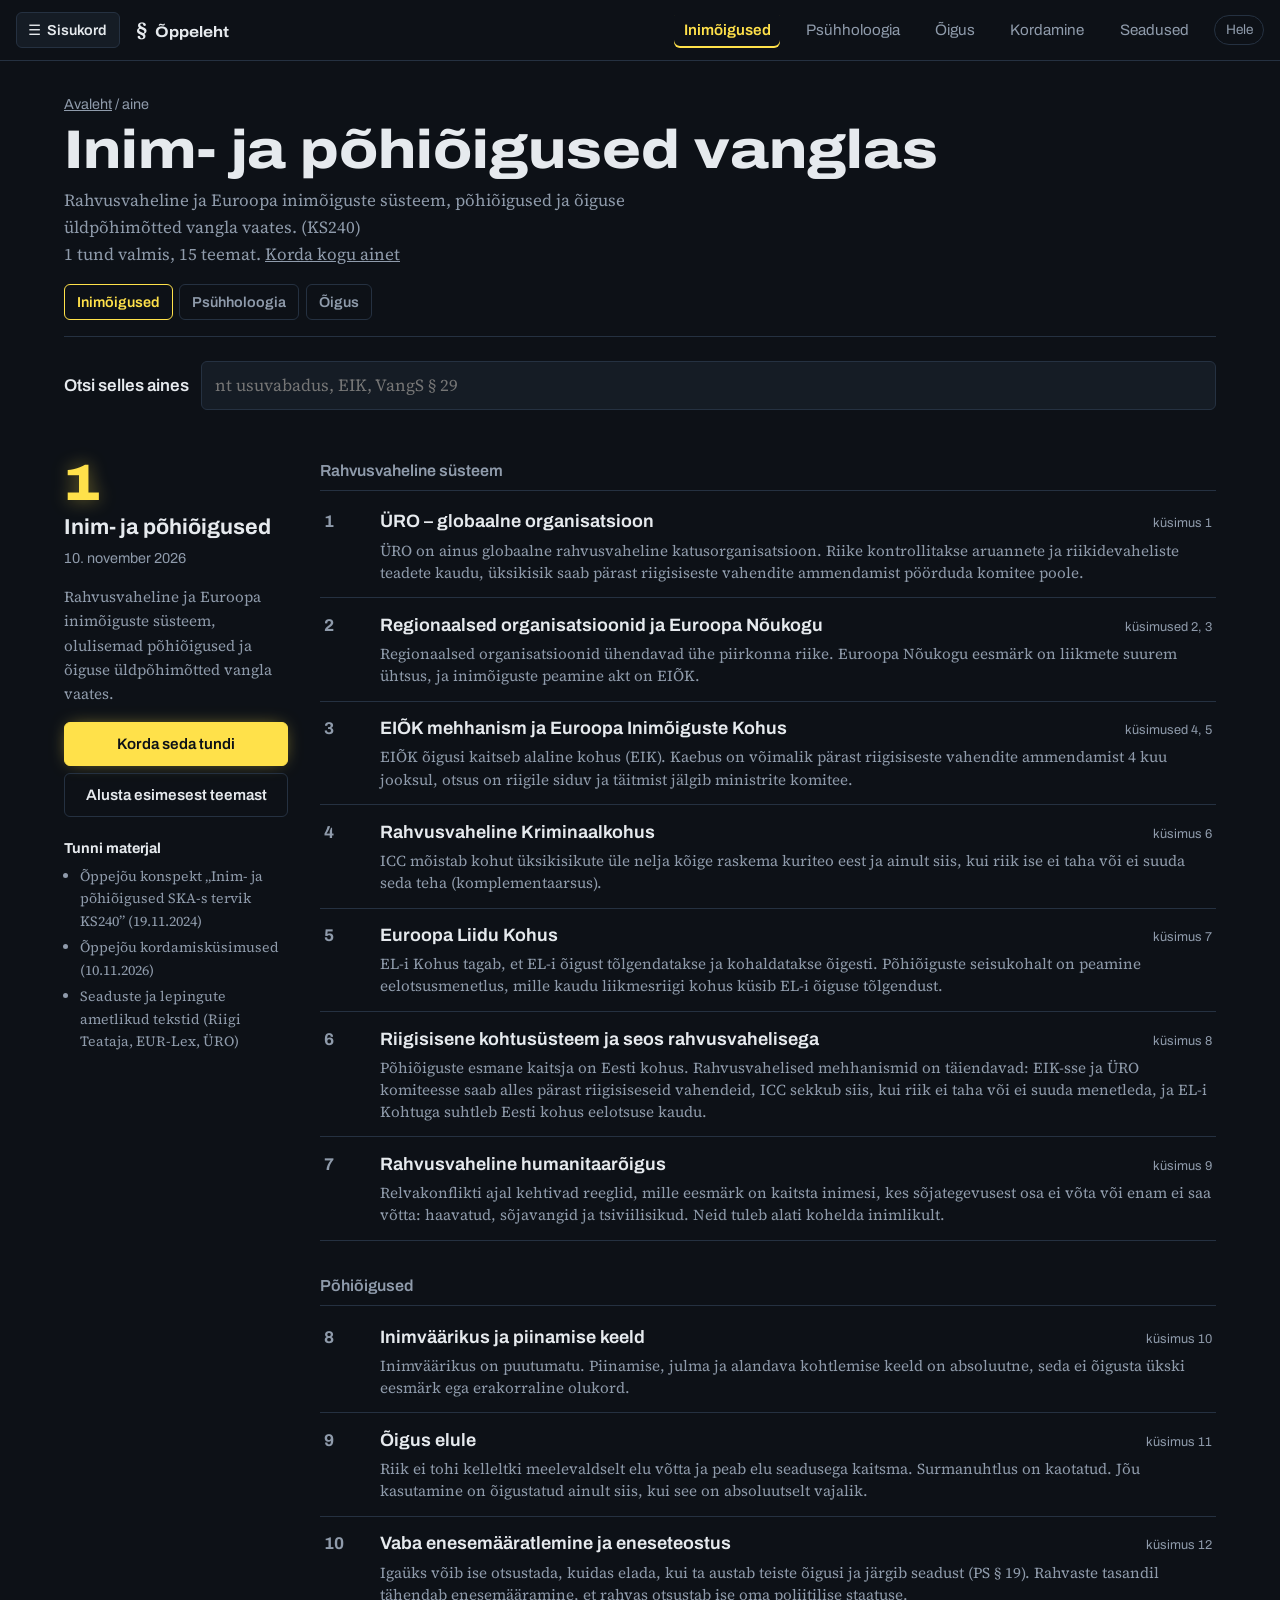
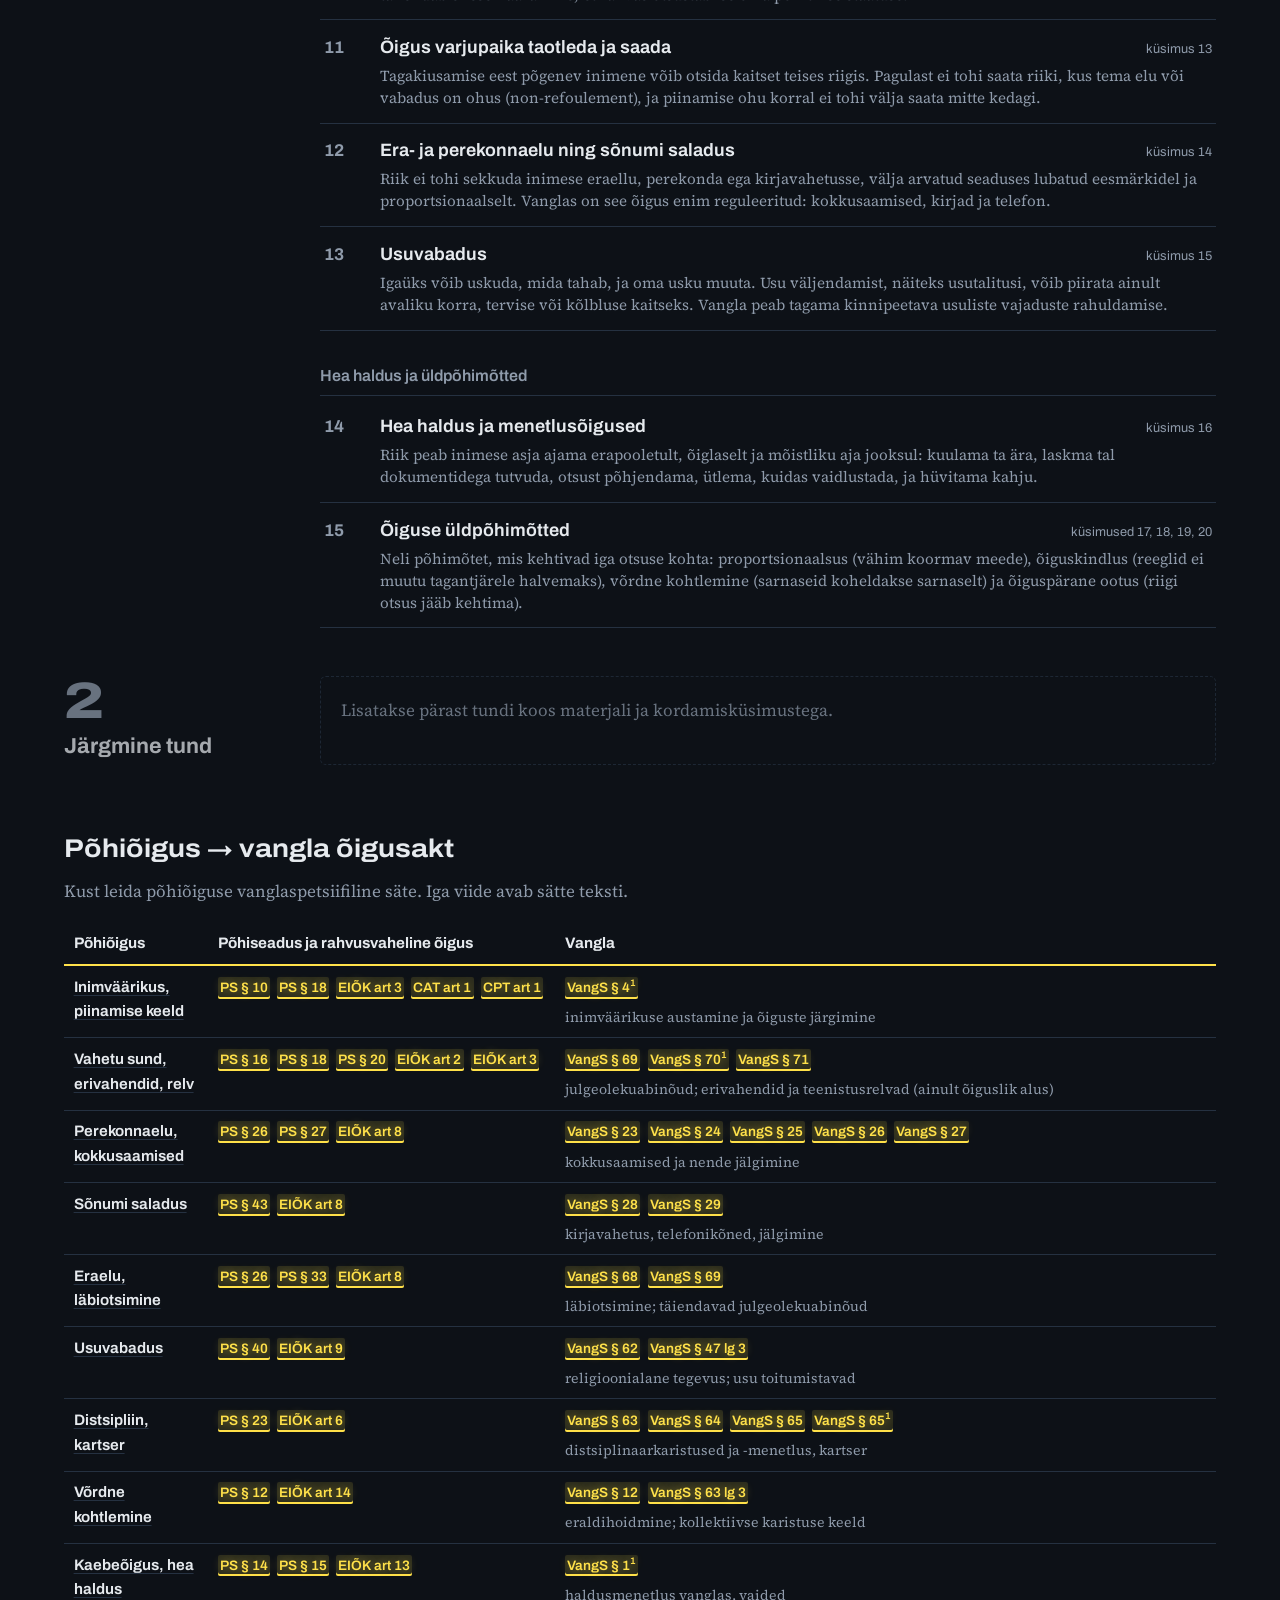
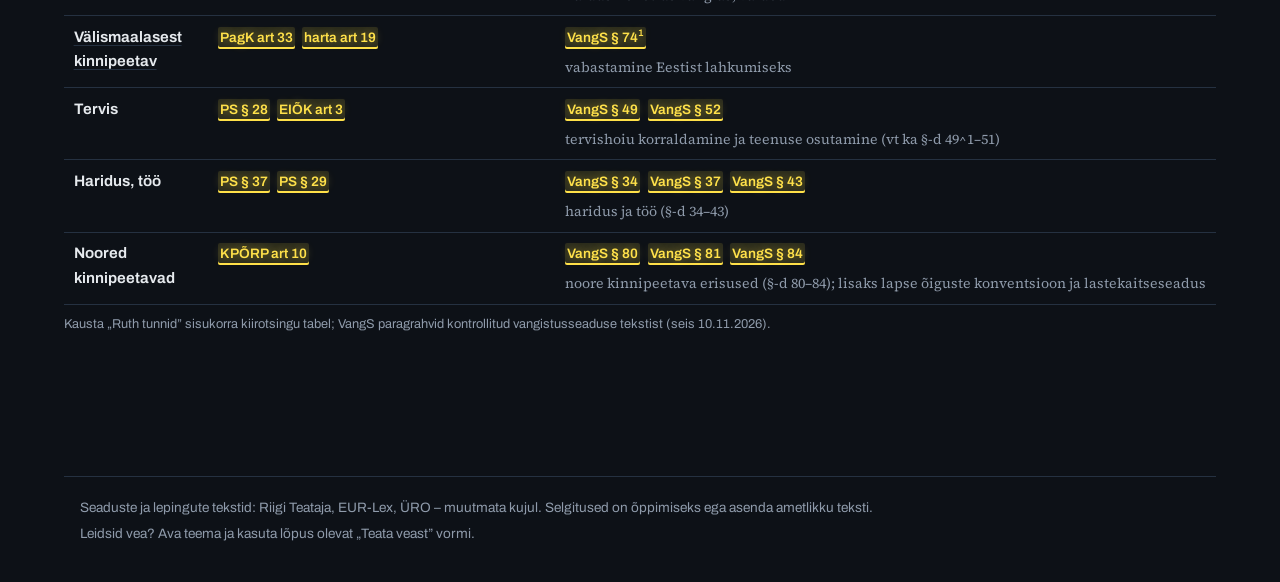
==== aine.html @ 7afbcc7e "Õiguse alused, tunnid 10–11 ümber: lihtne keel, sisu lehel, slaidide skeemid joonistena - Kõik 10 te" ====
<!doctype html>
<html lang="et">
<head>
<meta charset="utf-8">
<meta name="viewport" content="width=device-width, initial-scale=1">
<title>Aine – Õppeleht</title>
<link rel="preconnect" href="https://fonts.googleapis.com">
<link rel="preconnect" href="https://fonts.gstatic.com" crossorigin>
<link href="https://fonts.googleapis.com/css2?family=Archivo:wdth,wght@62..125,400..800&family=Source+Serif+4:opsz,wght@8..60,300..700&display=swap" rel="stylesheet">
<link rel="stylesheet" href="assets/stiil.css?v=20261111g">
<link rel="icon" href="data:image/svg+xml,%3Csvg xmlns='http://www.w3.org/2000/svg' viewBox='0 0 32 32'%3E%3Crect width='32' height='32' rx='6' fill='%23f2c230'/%3E%3Ctext x='16' y='24' font-size='22' text-anchor='middle' font-family='Georgia' fill='%231c2733'%3E§%3C/text%3E%3C/svg%3E">
</head>
<body>
<header class="ylariba" id="ylariba"></header>

<main id="leht"><p class="vahe tyhi" style="margin-top:2rem">Laen ainet…</p></main>

<footer class="jalus">
  <p>Seaduste ja lepingute tekstid: Riigi Teataja, EUR-Lex, ÜRO – muutmata kujul. Selgitused on õppimiseks ega asenda ametlikku teksti.</p>
  <p>Leidsid vea? Ava teema ja kasuta lõpus olevat „Teata veast” vormi.</p>
</footer>

<script src="assets/seadistus.js?v=20261111g"></script>
<script src="assets/app.js?v=20261111g"></script>
<script src="assets/skeemid.js?v=20261111g"></script>
<script>
(function () {
  const A = window.APP;
  const aineId = new URLSearchParams(location.search).get("id") || "inimoigused";
  A.kaivita({ leht: "aine", aine: aineId });
  const leht = document.getElementById("leht");
  const luhiKp = (s) => { const d = A.paevKp(s); return d ? { p: d.getDate(), k: d.toLocaleDateString("et-EE", { month: "short" }).replace(".", ""), np: d.toLocaleDateString("et-EE", { weekday: "short" }) } : null; };
  const pikkKp = (s) => { const d = A.paevKp(s); return d ? d.toLocaleDateString("et-EE", { day: "numeric", month: "numeric" }) : ""; };

  function ajakava(aine, tt, valmisArv) {
    const tana = A.tana().getTime();
    const aeg = (t) => { const d = A.paevKp(t.kuupaev); if (!d) return "tulemas"; const x = d.getTime(); return x < tana ? "toimunud" : x === tana ? "tana" : "tulemas"; };
    const kohtumised = tt.filter((t) => t.tyyp !== "eksam");
    const toimunud = kohtumised.filter((t) => aeg(t) !== "tulemas").length;
    const jarg = tt.find((t) => aeg(t) !== "toimunud");
    const rida = (t) => {
      const a = aeg(t), kp = luhiKp(t.kuupaev);
      const liik = t.tyyp === "seminar" ? "Seminar" : t.tyyp === "eksam" ? "Eksam" : "Loeng";
      const olek = a === "tana" ? "Täna" : a === "toimunud" ? "Toimunud" : "Tulemas";
      let sisu;
      if (t.olek === "valmis") sisu = `<a class="aj-link" href="#${t.id}">Ava tund · ${t.teemad.length} teemat</a><a class="aj-link teine" href="kordamine.html?tund=${t.id}">Korda</a>`;
      else if (t.tyyp === "seminar") sisu = `<span class="aj-koht">Õpilastööde arutelu lisatakse siia</span>`;
      else if (t.tyyp === "eksam") sisu = valmisArv ? `<a class="aj-link" href="kordamine.html?aine=${aine.id}">Korda kogu ainet</a>` : "";
      else sisu = `<span class="aj-koht">${a === "tulemas" ? "Teemad lisatakse enne tundi" : "Teemad lisamisel"}</span>`;
      const ala = (t.alateemad || []).length ? `<ul class="aj-ala">${t.alateemad.map((x) => `<li>${A.esc(x)}</li>`).join("")}</ul>` : "";
      const taht = (t.tahtajad || []).length ? `<ul class="aj-taht">${t.tahtajad.map((x) => `<li class="${A.onMoodas(x.kp) ? "moodas" : ""}"><b>${pikkKp(x.kp)}</b> ${A.esc(x.nimi)}</li>`).join("")}</ul>` : "";
      return `<li id="aj-${t.id}" class="aj-rida aj-${t.tyyp || "loeng"} aj-${a}${t.olek === "valmis" ? " aj-valmis" : ""}">
        <div class="aj-kp">${kp ? `<span class="aj-np">${kp.np}</span><b>${kp.p}</b><span>${kp.k}</span>` : ""}</div>
        <div class="aj-keha"><div class="aj-pea"><span class="aj-liik">${t.tyyp === "eksam" ? "" : t.nr + ". "}${liik}${t.vorm ? " · " + A.esc(t.vorm) : ""}</span><span class="aj-olek">${olek}</span></div>
          <h3>${A.esc(t.pealkiri)}</h3>${ala}<div class="aj-sisu">${sisu}</div>${taht}</div></li>`;
    };
    const grupid = (aine.valjundid || [""]).map((v, i) => {
      const read = tt.filter((t) => (t.valjund || 1) === i + 1 && t.tyyp !== "eksam");
      return read.length ? `<section class="aj-grupp"><h3 class="aj-grupp-p"><span>${i + 1}. väljund</span>${A.esc(v)}</h3><ol class="aj-loend">${read.map(rida).join("")}</ol></section>` : "";
    }).join("");
    const eksam = tt.filter((t) => t.tyyp === "eksam");
    return `<section class="ajakava" aria-labelledby="aj-p">
      <div class="aj-ylemine"><h2 id="aj-p">Ajakava</h2>
        <p class="aj-edenemine"><span class="aj-riba" aria-hidden="true"><i style="width:${Math.round(100 * toimunud / Math.max(1, kohtumised.length))}%"></i></span>
          ${toimunud} / ${kohtumised.length} kohtumist toimunud${jarg ? ` · ${aeg(jarg) === "tana" ? "täna" : "järgmine"}: <a href="#aj-${jarg.id}">${pikkKp(jarg.kuupaev)} ${A.esc(jarg.pealkiri)}</a>` : ""}</p>
        <p class="aj-legend"><span class="aj-l aj-l-loeng">Loeng</span><span class="aj-l aj-l-seminar">Seminar</span><span class="aj-l aj-l-valmis">Teemad lehel olemas</span></p></div>
      ${grupid}
      ${eksam.length ? `<ol class="aj-loend aj-eksam-loend">${eksam.map(rida).join("")}</ol>` : ""}</section>`;
  }
  const kuup = (s) => s ? new Date(s + "T12:00:00").toLocaleDateString("et-EE", { day: "numeric", month: "long", year: "numeric" }) : "";

  A.andmed().then(({ tunnid }) => {
    const aine = tunnid.ained.find((a) => a.id === aineId);
    if (!aine) { leht.innerHTML = `<div class="vahe" style="padding-top:2rem"><h1>Ainet ei leitud</h1><p><a href="index.html">Tagasi avalehele</a></p></div>`; return; }
    document.title = `${aine.nimi} – Õppeleht`;
    const aineTunnid = tunnid.tunnid.filter((t) => t.aine === aineId);
    const valmis = aineTunnid.filter((t) => t.olek === "valmis");
    const tabs = tunnid.ained.map((a) => `<a href="aine.html?id=${a.id}"${a.id === aineId ? ' aria-current="page"' : ""}>${A.esc(a.lyhend)}</a>`).join("");

    return A.koikTeemadT().then((teemad) => {
      const kaart = {}; teemad.forEach((t) => (kaart[t.id] = t));
      const tunnidHtml = aineTunnid.filter((t) => !aine.ajakava || t.olek === "valmis").map((t) => {
        if (t.olek !== "valmis") {
          return `<section class="tund tulemas" aria-label="Tund ${t.nr}"><div class="tund-info"><div class="nr">${t.nr}</div><h2>${A.esc(t.pealkiri)}</h2></div>
            <div class="tund-sisu">${A.esc(t.kirjeldus)}</div></section>`;
        }
        const plokid = t.plokid.map((p) => `<div class="plokk"><h3>${A.esc(p.pealkiri)}</h3><ul class="teemad">${
          p.teemad.map((id) => {
            const tm = kaart[id]; if (!tm) return "";
            const otsitav = [tm.pealkiri, tm.lyhidalt, JSON.stringify(tm.osad)].join(" ").toLowerCase();
            const k = !tm.kysimused.length ? "" : tm.kysimused.length > 1 ? `küsimused ${tm.kysimused.join(", ")}` : `küsimus ${tm.kysimused[0]}`;
            return `<li data-otsi="${A.esc(otsitav)}"><a href="teema.html?id=${tm.id}">
              <span class="t-nr">${tm.jrk}</span><span class="t-pealkiri">${A.esc(tm.pealkiri)}</span><span class="t-k">${k}</span>
              <span class="t-lyhidalt">${A.esc(tm.lyhidalt)}</span></a></li>`;
          }).join("")}</ul></div>`).join("");
        return `<section class="tund" aria-labelledby="tund-${t.id}">
          <div class="tund-info" id="${t.id}"><div class="nr">${t.nr}</div><h2 id="tund-${t.id}">${A.esc(t.pealkiri)}</h2>
            <div class="kp">${kuup(t.kuupaev)}</div><p>${A.esc(t.kirjeldus)}</p>
            <div class="nupud"><a class="nupp" href="kordamine.html?tund=${t.id}">Korda seda tundi</a>
            <a class="nupp teine" href="teema.html?id=${t.teemad[0].id}">Alusta esimesest teemast</a></div>
            ${t.materjal && t.materjal.length ? `<div class="materjal"><h3>Tunni materjal</h3><ul>${t.materjal.map((m) => `<li>${A.esc(m)}</li>`).join("")}</ul></div>` : ""}</div>
          <div class="tund-sisu">${plokid}<p class="tyhi peidetud" data-tyhi>Selle otsinguga teemasid ei leitud.</p></div></section>`;
      }).join("");

      const teemadeArv = valmis.reduce((n, t) => n + t.teemad.length, 0);
      const ajajoon = aine.ajakava ? ajakava(aine, aineTunnid, valmis.length) : "";
      leht.innerHTML = `
        <header class="aine-pais">
          <div class="murupuru"><a href="index.html">Avaleht</a> / aine</div>
          <h1>${A.esc(aine.nimi)}</h1>
          <p>${A.esc(aine.kirjeldus)}${aine.kood ? ` (${A.esc(aine.kood)})` : ""}</p>
          <p class="seis">${valmis.length} ${valmis.length === 1 ? "tund" : "tundi"} valmis, ${teemadeArv} teemat.
            ${valmis.length ? `<a href="kordamine.html?aine=${aine.id}">Korda kogu ainet</a>` : ""}</p>
          <nav class="ainetabs" aria-label="Ained">${tabs}</nav>
        </header>
        ${valmis.length ? `<div class="otsing"><label for="otsi">Otsi selles aines</label>
          <input id="otsi" type="search" placeholder="nt usuvabadus, EIK, VangS § 29" autocomplete="off"></div>` : ""}
        ${ajajoon}
        ${aine.ajakava && valmis.length ? `<h2 class="jaotis-pealkiri" id="valmis-tunnid">Valmis tunnid</h2>` : ""}
        <div id="tunnid">${tunnidHtml}</div>
        ${!valmis.length && !aine.ajakava ? `<div class="tyhi-paneel">Selle aine tunde veel ei ole. Need lisatakse pärast tundi koos materjali ja kordamisküsimustega.</div>` : ""}
        ${aine.kiirotsing ? `<section class="kiirotsing" aria-labelledby="kiir-pealk"><h2 id="kiir-pealk">Põhiõigus → vangla õigusakt</h2>
          <p id="kiir-kirjeldus"></p><div id="kiirotsing"></div></section>` : ""}`;

      const otsi = document.getElementById("otsi");
      if (otsi) otsi.addEventListener("input", (e) => {
        const q = e.target.value.trim().toLowerCase().replace(/\s+/g, " ");
        document.querySelectorAll(".tund:not(.tulemas)").forEach((tund) => {
          let n = 0;
          tund.querySelectorAll("li[data-otsi]").forEach((li) => { const ok = !q || li.dataset.otsi.includes(q); li.classList.toggle("peidetud", !ok); if (ok) n++; });
          tund.querySelectorAll(".plokk").forEach((p) => p.classList.toggle("peidetud", !p.querySelector("li:not(.peidetud)")));
          const tyhi = tund.querySelector("[data-tyhi]"); if (tyhi) tyhi.classList.toggle("peidetud", n > 0);
        });
      });

      if (aine.kiirotsing) return A.lae("data/kiirotsing.json").then((k) => {
        document.getElementById("kiir-kirjeldus").textContent = k.kirjeldus;
        const rida = (r) => `<tr><th scope="row">${r.teema_id ? `<a href="teema.html?id=${r.teema_id}">${A.esc(r.teema)}</a>` : A.esc(r.teema)}</th>
          <td data-veerg="Põhiseadus ja rahvusvaheline õigus">${r.pohiseadus.map((x) => A.refNupp(x)).join(" ")}</td>
          <td data-veerg="Vangla">${r.vangla.map((x) => A.refNupp(x)).join(" ")}<span class="kiir-selg">${A.esc(r.vangla_tekst)}</span></td></tr>`;
        document.getElementById("kiirotsing").innerHTML = `<table class="s-vordlus kiir-tabel"><thead><tr><th scope="col">Põhiõigus</th><th scope="col">Põhiseadus ja rahvusvaheline õigus</th><th scope="col">Vangla</th></tr></thead><tbody>${k.read.map(rida).join("")}</tbody></table>
          <p class="kiir-allikas">${A.esc(k.allikas)}</p>`;
      });
    });
  }).catch((e) => A.viga(leht, e));
})();
</script>
</body>
</html>
---- assets/stiil.css ----
/* Turvalisus vanglas – õppeleht
   Värvid: igal toonil üks tähendus.
   marker = seaduseviide, vask = termin, rooste = tüüpviga. */

/* Vaikimisi TUME teema neoonaktsentidega; hele teema lülitiga (data-theme="light"). */
:root {
  --paber: #0d1117;
  --pind: #151c25;
  --tint: #e6eaee;
  --mahe: #8f9bab;
  --joon: #253141;
  --marker: #ffe14a;              /* neoonkollane – AINULT seaduseviited, võtmelaused */
  --marker-hele: rgba(255, 225, 74, .12);
  --vask: #2ef5d6;                /* neoontsüaan – AINULT terminid, õige vastus, vastused */
  --vask-hele: rgba(46, 245, 214, .10);
  --rooste: #ff4fa0;              /* neoonroosa – AINULT tüüpvead, vale vastus, erinevused */
  --rooste-hele: rgba(255, 79, 160, .10);
  --lilla: #b388ff;               /* neoonlilla – AINULT päris näited */
  --lilla-hele: rgba(179, 136, 255, .12);
  --fookus: #7fb0ff;
  --hoog: 1;                      /* sära tugevus (0 = väljas) */

  --kiri-pealkiri: "Archivo", "Arial Narrow", system-ui, sans-serif;
  --kiri-tekst: "Source Serif 4", Georgia, "Times New Roman", serif;

  --veerg: 42rem;
  --raadius: 6px;
  color-scheme: dark;
}
:root[data-theme="light"] {
  --paber: #ecEEea;
  --pind: #f7f8f5;
  --tint: #1c2733;
  --mahe: #56616e;
  --joon: #cdd2cc;
  --marker: #f2c230;
  --marker-hele: #fbe9a6;
  --vask: #2f6f6a;
  --vask-hele: #d7e7e4;
  --rooste: #a8432c;
  --rooste-hele: #f3ded7;
  --lilla: #6b3fd1;
  --lilla-hele: #ebe3fb;
  --fookus: #1f5fbf;
  --hoog: 0;
  color-scheme: light;
}

*, *::before, *::after { box-sizing: border-box; }
html { -webkit-text-size-adjust: 100%; }
body {
  margin: 0;
  background: var(--paber);
  color: var(--tint);
  font-family: var(--kiri-tekst);
  font-size: 1.0625rem;
  line-height: 1.6;
  overflow-x: hidden;
}
a { color: inherit; }
:focus-visible { outline: 3px solid var(--fookus); outline-offset: 2px; border-radius: 3px; }
button { font: inherit; color: inherit; }
sup { font-size: .7em; line-height: 0; }

/* ---------- päis ---------- */
.ylariba {
  display: flex; align-items: center; justify-content: space-between; gap: 1rem;
  padding: .75rem 1rem;
  border-bottom: 1px solid var(--joon);
  font-family: var(--kiri-pealkiri);
  font-size: .95rem;
}
.ylariba .logo {
  display: inline-flex; align-items: baseline; gap: .5rem;
  text-decoration: none; font-weight: 700; font-stretch: 112%;
}
.ylariba .logo b { font-family: var(--kiri-tekst); font-size: 1.35rem; color: var(--tint); }
.ylariba nav { display: flex; gap: 1rem; align-items: center; }
.ylariba nav a { text-decoration: none; color: var(--mahe); }
.ylariba nav a[aria-current="page"] { color: var(--tint); font-weight: 600; box-shadow: inset 0 -3px 0 var(--marker); }
.teemanupp {
  border: 1px solid var(--joon); background: transparent; border-radius: 999px;
  padding: .2rem .65rem; cursor: pointer; color: var(--mahe); font-family: var(--kiri-pealkiri); font-size: .85rem;
}

main { padding: 0 1rem 4rem; }
.vahe { max-width: 72rem; margin: 0 auto; }

/* ---------- avaleht ---------- */
.kangelane {
  display: grid; grid-template-columns: auto 1fr; gap: 0 1.5rem; align-items: end;
  max-width: 72rem; margin: 0 auto; padding: 3rem 0 2rem;
  border-bottom: 2px solid var(--tint);
}
.kangelane .para {
  font-family: var(--kiri-tekst); font-weight: 300;
  font-size: clamp(6rem, 18vw, 13rem); line-height: .78; color: var(--tint);
  position: relative; padding: 0 .1em;
  background: linear-gradient(transparent 58%, var(--marker) 58%, var(--marker) 88%, transparent 88%);
}
.kangelane h1 {
  font-family: var(--kiri-pealkiri); font-stretch: 118%; font-weight: 800;
  font-size: clamp(2.2rem, 6vw, 4.2rem); line-height: .95; margin: 0 0 .75rem; letter-spacing: -.01em;
}
.kangelane p { margin: 0; max-width: 38rem; color: var(--mahe); }
.kangelane .seis { margin-top: .75rem; font-family: var(--kiri-pealkiri); font-size: .85rem; }

.otsing { max-width: 72rem; margin: 1.5rem auto 0; display: flex; gap: .75rem; align-items: center; flex-wrap: wrap; }
.otsing label { font-family: var(--kiri-pealkiri); font-weight: 600; }
.otsing input {
  flex: 1 1 18rem; min-width: 0;
  font: inherit; padding: .6rem .8rem; border: 1px solid var(--joon); border-radius: var(--raadius);
  background: var(--pind); color: var(--tint);
}

.tund { max-width: 72rem; margin: 3rem auto 0; display: grid; grid-template-columns: 14rem 1fr; gap: 2rem; }
.tund-info { position: relative; }
.tund-info .nr { font-family: var(--kiri-pealkiri); font-stretch: 125%; font-weight: 800; font-size: 3.2rem; line-height: 1; }
.tund-info h2 { font-family: var(--kiri-pealkiri); font-size: 1.35rem; line-height: 1.15; margin: .4rem 0; }
.tund-info .kp { font-family: var(--kiri-pealkiri); color: var(--mahe); font-size: .9rem; }
.tund-info p { font-size: .95rem; color: var(--mahe); }
.tund-info .nupud { display: flex; flex-direction: column; gap: .4rem; margin-top: 1rem; }
.tund.tulemas { opacity: .7; }
.tund.tulemas .tund-sisu { border: 1px dashed var(--joon); border-radius: var(--raadius); padding: 1.25rem; color: var(--mahe); }

.plokk h3 {
  font-family: var(--kiri-pealkiri); font-weight: 600; font-size: 1rem; color: var(--mahe);
  margin: 0 0 .25rem; padding-bottom: .4rem; border-bottom: 1px solid var(--joon);
}
.plokk + .plokk { margin-top: 2rem; }
.teemad { list-style: none; margin: 0; padding: 0; }
.teemad li a {
  display: grid; grid-template-columns: 2.5rem 1fr auto; gap: .25rem 1rem; align-items: baseline;
  text-decoration: none; padding: .85rem .25rem; border-bottom: 1px solid var(--joon);
}
.teemad li a:hover .t-pealkiri { box-shadow: inset 0 -.4em 0 var(--marker-hele); }
.t-nr { font-family: var(--kiri-pealkiri); font-weight: 700; color: var(--mahe); }
.t-pealkiri { font-family: var(--kiri-pealkiri); font-weight: 650; font-size: 1.12rem; line-height: 1.25; }
.t-lyhidalt { grid-column: 2 / 4; color: var(--mahe); font-size: .95rem; line-height: 1.45; }
.t-k { font-family: var(--kiri-pealkiri); font-size: .8rem; color: var(--mahe); white-space: nowrap; }
.peidetud { display: none !important; }
.tyhi { color: var(--mahe); font-style: italic; }

.meetod, .sonastik { max-width: 72rem; margin: 4rem auto 0; }
.meetod > h2, .sonastik > h2 { font-family: var(--kiri-pealkiri); font-stretch: 112%; font-size: 1.6rem; margin: 0 0 .5rem; }
.meetod > p, .sonastik > p { color: var(--mahe); max-width: var(--veerg); margin-top: 0; }
.sonastik dl { display: grid; grid-template-columns: repeat(auto-fill, minmax(16rem, 1fr)); gap: 1rem 2rem; margin: 1rem 0 0; }
.sonastik dt { font-family: var(--kiri-pealkiri); font-weight: 650; }
.sonastik dd { margin: .2rem 0 0; color: var(--mahe); font-size: .95rem; }

/* ---------- nupud ---------- */
.nupp {
  display: inline-flex; align-items: center; justify-content: center; gap: .4rem;
  font-family: var(--kiri-pealkiri); font-weight: 600; font-size: .95rem;
  padding: .55rem .95rem; border-radius: var(--raadius); border: 1.5px solid var(--tint);
  background: var(--tint); color: var(--paber); text-decoration: none; cursor: pointer;
}
.nupp.teine { background: transparent; color: var(--tint); }
.nupp:disabled { opacity: .5; cursor: not-allowed; }

/* ---------- viited ja terminid ---------- */
.ref {
  font: inherit; font-family: var(--kiri-pealkiri); font-size: .9em; font-weight: 600;
  background: linear-gradient(transparent 52%, var(--marker) 52%, var(--marker) 92%, transparent 92%);
  border: 0; padding: 0 .15em; margin: 0; cursor: pointer; color: var(--tint);
  white-space: nowrap; border-radius: 2px;
}
.ref:hover, .ref[aria-expanded="true"] { background: var(--marker); }
.term {
  font: inherit; background: none; border: 0; padding: 0; margin: 0; cursor: pointer; color: inherit;
  text-decoration: underline dotted var(--vask) 2px; text-underline-offset: .22em;
}
.term:hover, .term[aria-expanded="true"] { background: var(--vask-hele); }

/* ---------- hüpikaken (sätte lipik) ---------- */
.lipik {
  position: fixed; z-index: 70; width: min(34rem, calc(100vw - 2rem));
  max-height: min(70vh, 34rem); overflow: auto;
  background: var(--pind); color: var(--tint);
  border: 1px solid var(--joon); border-top: 6px solid var(--marker);
  border-radius: var(--raadius);
  box-shadow: 0 18px 40px -12px rgba(15, 25, 35, .35);
  padding: 1rem 1.15rem 1.1rem;
}
.lipik.termin { border-top-color: var(--vask); }
.lipik[hidden] { display: none; }
.lipik .l-pais { display: flex; justify-content: space-between; gap: 1rem; align-items: start; }
.lipik .l-viide { font-family: var(--kiri-pealkiri); font-weight: 800; font-size: 1.2rem; font-stretch: 110%; }
.lipik .l-akt { font-family: var(--kiri-pealkiri); font-size: .85rem; color: var(--mahe); margin-top: .1rem; }
.lipik .sulge { border: 0; background: transparent; font-size: 1.5rem; line-height: 1; cursor: pointer; padding: .1rem .35rem; color: var(--mahe); }
.lipik .l-tekst { margin-top: .75rem; font-size: 1rem; line-height: 1.55; }
.lipik .l-tekst p { margin: 0 0 .45rem; }
.lipik .l-tekst p.esile { background: var(--marker-hele); box-shadow: -.5rem 0 0 var(--marker-hele), .5rem 0 0 var(--marker-hele); border-left: 3px solid var(--marker); margin-left: -.5rem; padding-left: .35rem; }
.lipik .l-tekst p.pealk { font-family: var(--kiri-pealkiri); font-weight: 650; }
.lipik .muudatus { display: block; font-family: var(--kiri-pealkiri); font-size: .75rem; color: var(--mahe); }
.lipik .l-meta { margin-top: .8rem; padding-top: .6rem; border-top: 1px solid var(--joon); font-family: var(--kiri-pealkiri); font-size: .8rem; color: var(--mahe); display: grid; gap: .2rem; }
.lipik .silt { display: inline-block; background: var(--rooste-hele); color: var(--rooste); border-radius: 3px; padding: 0 .35rem; font-weight: 600; }
.lipik .l-term { font-family: var(--kiri-pealkiri); font-weight: 800; font-size: 1.2rem; }
.lipik .l-allikas { font-family: var(--kiri-pealkiri); font-size: .8rem; color: var(--mahe); margin-top: .5rem; }

@media (max-width: 640px) {
  .lipik { left: 0 !important; right: 0; bottom: 0; top: auto !important; width: 100%; max-height: 72vh; border-radius: 12px 12px 0 0; }
}

/* ---------- teema leht ---------- */
.teema-pais { max-width: 72rem; margin: 0 auto; padding: 2rem 0 1.5rem; border-bottom: 2px solid var(--tint); }
.murupuru { font-family: var(--kiri-pealkiri); font-size: .9rem; color: var(--mahe); }
.murupuru a { color: var(--mahe); }
.teema-pais h1 { font-family: var(--kiri-pealkiri); font-stretch: 115%; font-weight: 800; font-size: clamp(1.9rem, 5vw, 3.2rem); line-height: 1.02; margin: .6rem 0 .8rem; }
.teema-pais .lyhidalt { font-size: 1.15rem; max-width: var(--veerg); margin: 0; }
.teema-pais .kys { margin-top: 1rem; font-family: var(--kiri-pealkiri); font-size: .9rem; color: var(--mahe); }

.teema-keha { max-width: 72rem; margin: 0 auto; display: grid; grid-template-columns: 13rem minmax(0, 1fr); gap: 3rem; padding-top: 2rem; }
.osad-menyy { position: sticky; top: 1rem; align-self: start; font-family: var(--kiri-pealkiri); font-size: .92rem; }
.osad-menyy ol { list-style: none; margin: 0; padding: 0; border-left: 2px solid var(--joon); }
.osad-menyy a { display: block; padding: .35rem .75rem; text-decoration: none; color: var(--mahe); margin-left: -2px; border-left: 2px solid transparent; }
.osad-menyy a.aktiivne { color: var(--tint); border-left-color: var(--tint); font-weight: 650; }
.sisu { min-width: 0; max-width: var(--veerg); }
.osa { scroll-margin-top: 1rem; padding-bottom: 2.25rem; }
.osa > h2 { display: flex; gap: .75rem; align-items: baseline; font-family: var(--kiri-pealkiri); font-size: 1.45rem; font-stretch: 108%; margin: 0 0 .75rem; }
.osa > h2 .onr { font-stretch: 125%; font-weight: 800; color: var(--mahe); min-width: 1.4rem; }
.sisu p { margin: 0 0 .9rem; }
.sisu ul { padding-left: 1.2rem; margin: 0 0 1rem; }
.sisu li { margin-bottom: .45rem; }
.tsitaat { margin: 1rem 0; padding: .6rem 0 .6rem 1rem; border-left: 4px solid var(--marker); font-style: italic; }
.tsitaat cite { display: block; font-style: normal; font-family: var(--kiri-pealkiri); font-size: .85rem; color: var(--mahe); margin-top: .3rem; }

.alused { display: grid; gap: 0; margin: 0; }
.alus-rida { display: grid; grid-template-columns: 9rem 1fr; gap: .25rem 1rem; padding: .7rem 0; border-top: 1px solid var(--joon); }
.alus-rida:last-child { border-bottom: 1px solid var(--joon); }
.alus-tase { font-family: var(--kiri-pealkiri); font-weight: 650; font-size: .92rem; }
.alus-viited { display: flex; flex-wrap: wrap; gap: .35rem .6rem; }
.alus-tekst { grid-column: 2; color: var(--mahe); font-size: .95rem; }

.naide { margin-top: 1rem; border: 1px solid var(--joon); border-radius: var(--raadius); background: var(--pind); }
.naide > div { padding: .9rem 1rem; }
.naide .olukord { border-bottom: 1px dashed var(--joon); }
.naide h3 { font-family: var(--kiri-pealkiri); font-size: .95rem; margin: 0 0 .3rem; }
.naide p { margin: 0; }

.tyypviga ul { list-style: none; padding: 0; }
.tyypviga li { position: relative; padding: .55rem .75rem .55rem 2.2rem; background: var(--rooste-hele); border-radius: var(--raadius); margin-bottom: .5rem; }
.tyypviga li::before { content: "✕"; position: absolute; left: .8rem; top: .55rem; color: var(--rooste); font-family: var(--kiri-pealkiri); font-weight: 800; }

.vastus-kast { border: 2px solid var(--tint); border-radius: var(--raadius); padding: 1rem 1.15rem; margin-bottom: 1rem; }
.vastus-kast h3 { font-family: var(--kiri-pealkiri); font-size: 1rem; margin: 0 0 .5rem; }
.vastus-kast .kysimus { font-style: italic; color: var(--mahe); margin-bottom: .6rem; }

.erinevus { border-left: 4px solid var(--rooste); padding: .25rem 0 .25rem 1rem; margin-bottom: 1.25rem; }
.erinevus h3 { font-family: var(--kiri-pealkiri); font-size: 1rem; margin: 0 0 .4rem; }
.erinevus dl { display: grid; grid-template-columns: 6.5rem 1fr; gap: .3rem .8rem; margin: 0; font-size: .95rem; }
.erinevus dt { font-family: var(--kiri-pealkiri); font-weight: 600; color: var(--mahe); }
.erinevus dd { margin: 0; }
.valjast { font-size: .92rem; color: var(--mahe); border-top: 1px solid var(--joon); padding-top: .75rem; }
.valjast p { margin: 0 0 .5rem; }

.lehitse { display: flex; justify-content: space-between; gap: 1rem; margin-top: 2.5rem; padding-top: 1rem; border-top: 2px solid var(--tint); font-family: var(--kiri-pealkiri); }
.lehitse a { text-decoration: none; max-width: 48%; }
.lehitse small { display: block; color: var(--mahe); }
.lehitse .jargmine { text-align: right; margin-left: auto; }

/* ---------- harjutused ---------- */
.harjutus { border: 1px solid var(--joon); border-radius: var(--raadius); padding: 1rem 1.1rem; margin-bottom: 1rem; background: var(--pind); }
.harjutus .h-liik { font-family: var(--kiri-pealkiri); font-size: .8rem; color: var(--mahe); margin-bottom: .3rem; }
.harjutus .h-kys { font-weight: 600; margin-bottom: .7rem; }
.valikud { display: grid; gap: .45rem; }
.valik {
  text-align: left; border: 1.5px solid var(--joon); background: var(--paber); border-radius: var(--raadius);
  padding: .55rem .8rem; cursor: pointer; font-family: var(--kiri-tekst); font-size: 1rem;
}
.valik:hover:not(:disabled) { border-color: var(--tint); }
.valik.oige { border-color: var(--vask); background: var(--vask-hele); }
.valik.vale { border-color: var(--rooste); background: var(--rooste-hele); }
.valik:disabled { cursor: default; }
.selgitus { margin-top: .7rem; font-size: .95rem; }
.selgitus strong { font-family: var(--kiri-pealkiri); }
.ava-vastus { margin-top: .2rem; }
.kaasus-vastus { margin-top: .7rem; }
.kaasus-vastus ol { padding-left: 1.3rem; margin: 0; }

/* ---------- tagasiside ---------- */
.tagasiside { margin-top: 2.5rem; border-top: 1px solid var(--joon); padding-top: 1rem; }
.tagasiside summary { cursor: pointer; font-family: var(--kiri-pealkiri); font-weight: 600; }
.tagasiside form { display: grid; gap: .7rem; margin-top: .8rem; }
.tagasiside label { font-family: var(--kiri-pealkiri); font-size: .9rem; display: grid; gap: .25rem; }
.tagasiside textarea, .tagasiside input, .tagasiside select {
  font: inherit; font-family: var(--kiri-tekst); padding: .5rem .65rem; border: 1px solid var(--joon);
  border-radius: var(--raadius); background: var(--pind); color: var(--tint); width: 100%;
}
.tagasiside textarea { min-height: 6rem; resize: vertical; }
.teade { font-family: var(--kiri-pealkiri); font-size: .92rem; }
.teade.ok { color: var(--vask); }
.teade.viga { color: var(--rooste); }

/* ---------- skeemid ---------- */
.skeem { margin: 1.25rem 0 2rem; }
.skeem > h3 { font-family: var(--kiri-pealkiri); font-size: 1.05rem; margin: 0 0 .75rem; }
.skeem-kast { border: 1.5px solid var(--tint); border-radius: var(--raadius); background: var(--pind); padding: .65rem .8rem; }
.skeem-kast b { display: block; font-family: var(--kiri-pealkiri); font-size: .98rem; line-height: 1.25; }
.skeem-kast span { display: block; font-size: .9rem; color: var(--mahe); line-height: 1.4; margin-top: .15rem; }
.skeem-kast .ref { margin-top: .35rem; display: inline-block; }

/* voog */
.s-voog { list-style: none; margin: 0; padding: 0; display: grid; gap: .5rem; counter-reset: samm; }
.s-voog li { display: grid; grid-template-columns: 2.4rem 1fr; gap: .75rem; align-items: stretch; position: relative; counter-increment: samm; }
.s-voog li::before {
  content: counter(samm); display: grid; place-items: center; align-self: start;
  width: 2.4rem; height: 2.4rem; border-radius: 50%; background: var(--tint); color: var(--paber);
  font-family: var(--kiri-pealkiri); font-weight: 800; position: relative; z-index: 1;
}
.s-voog li:not(:last-child)::after {
  content: ""; position: absolute; left: 1.15rem; top: 2.4rem; bottom: -.5rem; width: 2px; background: var(--tint);
}

/* puu */
.s-puu .juur { max-width: 26rem; margin: 0 auto; text-align: center; }
.s-puu .harud { display: grid; grid-template-columns: repeat(auto-fit, minmax(13rem, 1fr)); gap: 1rem; margin-top: 1.4rem; position: relative; }
.s-puu .harud::before { content: ""; position: absolute; top: -1.4rem; left: 50%; height: 1.4rem; width: 2px; background: var(--tint); }
.s-puu .haru { border-top: 2px solid var(--tint); padding-top: .75rem; display: grid; gap: .5rem; align-content: start; }
.s-puu .haru > h4 { margin: 0; font-family: var(--kiri-pealkiri); font-size: 1rem; }
.s-puu .haru[data-toon="a"] .skeem-kast { border-color: var(--tint); }
.s-puu .haru[data-toon="b"] .skeem-kast { border-color: var(--vask); }
.s-puu .haru[data-toon="c"] .skeem-kast { border-style: dashed; }

/* tasandid */
.s-tasandid { display: grid; gap: .9rem; }
.s-tase { display: grid; grid-template-columns: 7rem 1fr; gap: .75rem; align-items: start; }
.s-tase > h4 { margin: .5rem 0 0; font-family: var(--kiri-pealkiri); font-size: 1rem; }
.s-tase .kastid { display: grid; grid-template-columns: repeat(auto-fit, minmax(11rem, 1fr)); gap: .5rem; }
.s-tase[data-toon="c"] .skeem-kast { border-style: dashed; }

/* võrdlus */
.s-vordlus { width: 100%; border-collapse: collapse; font-size: .95rem; }
.s-vordlus th, .s-vordlus td { text-align: left; vertical-align: top; padding: .55rem .6rem; border-bottom: 1px solid var(--joon); }
.s-vordlus thead th { font-family: var(--kiri-pealkiri); border-bottom: 2px solid var(--tint); }
.s-vordlus tbody th { font-family: var(--kiri-pealkiri); font-weight: 650; width: 9rem; }
.s-vordlus td .ref { white-space: normal; }

/* kaalud */
.s-kaalud { display: grid; grid-template-columns: 1fr 1fr; gap: 1rem; position: relative; padding-top: 2.4rem; }
.s-kaalud::before { content: ""; position: absolute; top: 1rem; left: 12%; right: 12%; height: 3px; background: var(--tint); border-radius: 2px; }
.s-kaalud::after { content: ""; position: absolute; top: 0; left: calc(50% - 1px); width: 2px; height: 1rem; background: var(--tint); }
.s-kaalud .vaagen { position: relative; }
.s-kaalud .vaagen::before { content: ""; position: absolute; top: -1.4rem; left: 50%; width: 2px; height: 1.4rem; background: var(--tint); }
.s-kaalud .silt-k { display: inline-block; margin-top: .4rem; font-family: var(--kiri-pealkiri); font-weight: 800; font-size: .8rem; padding: .05rem .45rem; border-radius: 3px; }
.s-kaalud .vaagen:first-child .silt-k { background: var(--rooste-hele); color: var(--rooste); }
.s-kaalud .vaagen:last-child .silt-k { background: var(--vask-hele); color: var(--vask); }
.s-kaalud-all { margin-top: .9rem; padding: .6rem .9rem; border: 1px dashed var(--joon); border-radius: var(--raadius); }
.s-kaalud-all ul { margin: 0; padding-left: 1.1rem; }

/* ---------- kordamine ---------- */
.kord-pais { max-width: 72rem; margin: 0 auto; padding: 2rem 0 1rem; border-bottom: 2px solid var(--tint); }
.kord-pais h1 { font-family: var(--kiri-pealkiri); font-stretch: 115%; font-weight: 800; font-size: clamp(1.9rem, 5vw, 3rem); margin: 0 0 .5rem; }
.kord-pais p { margin: 0; color: var(--mahe); max-width: var(--veerg); }
.sakid { display: flex; gap: .25rem; margin: 1.25rem 0 0; flex-wrap: wrap; }
.sakk { font-family: var(--kiri-pealkiri); font-weight: 600; border: 1.5px solid var(--tint); background: transparent; padding: .45rem .9rem; border-radius: var(--raadius); cursor: pointer; }
.sakk[aria-selected="true"] { background: var(--tint); color: var(--paber); }
.kord-keha { max-width: var(--veerg); margin: 1.5rem auto 0; }
.seaded { display: flex; flex-wrap: wrap; gap: .75rem 1.25rem; align-items: end; margin-bottom: 1.25rem; font-family: var(--kiri-pealkiri); font-size: .92rem; }
.seaded label { display: grid; gap: .25rem; }
.seaded label { min-width: 0; max-width: 100%; grid-template-columns: minmax(0, 1fr); }
.seaded select { max-width: 100%; text-overflow: ellipsis; font: inherit; padding: .4rem .5rem; border: 1px solid var(--joon); border-radius: var(--raadius); background: var(--pind); color: var(--tint); }
.skoor { font-family: var(--kiri-pealkiri); font-weight: 700; font-size: 1.1rem; margin: 1rem 0; }
.tk { border-bottom: 1px solid var(--joon); padding: .9rem 0; }
.tk .tk-kys { display: grid; grid-template-columns: 2rem 1fr; gap: .5rem; }
.tk .tk-nr { font-family: var(--kiri-pealkiri); font-weight: 800; }
.tk details { margin: .5rem 0 0 2.5rem; }
.tk summary { cursor: pointer; font-family: var(--kiri-pealkiri); font-size: .92rem; color: var(--mahe); }
.tk .tk-vastus { margin-top: .5rem; }
.tk .tk-vastus ul { padding-left: 1.1rem; }

/* ---------- jalus ---------- */
.jalus { max-width: 72rem; margin: 4rem auto 0; padding: 1.25rem 1rem 2rem; border-top: 1px solid var(--joon); font-family: var(--kiri-pealkiri); font-size: .85rem; color: var(--mahe); }
.jalus p { margin: 0 0 .3rem; max-width: 60rem; }

/* ---------- kitsas ekraan ---------- */
@media (max-width: 860px) {
  .tund { grid-template-columns: 1fr; gap: 1rem; }
  .tund-info .nupud { flex-direction: row; flex-wrap: wrap; }
  .teema-keha { grid-template-columns: minmax(0, 1fr); gap: 1rem; }
  .osad-menyy { min-width: 0; position: sticky; top: 0; z-index: 5; background: var(--paber); padding: .5rem 0; margin: 0 -1rem; padding-inline: 1rem; border-bottom: 1px solid var(--joon); }
  .osad-menyy ol { display: flex; gap: .25rem; overflow-x: auto; border-left: 0; scrollbar-width: none; }
  .osad-menyy a { white-space: nowrap; border-left: 0; border-bottom: 2px solid transparent; margin: 0; padding: .3rem .6rem; }
  .osad-menyy a.aktiivne { border-bottom-color: var(--tint); }
  .osa { scroll-margin-top: 3.5rem; }
}
@media (max-width: 640px) {
  body { font-size: 1rem; }
  .kangelane { grid-template-columns: 1fr; padding-top: 1.5rem; }
  .kangelane .para { font-size: 5.5rem; justify-self: start; margin-bottom: .5rem; }
  .ylariba nav { gap: .7rem; }
  .alus-rida { grid-template-columns: 1fr; }
  .alus-tekst { grid-column: 1; }
  .s-tase { grid-template-columns: 1fr; }
  .s-kaalud { grid-template-columns: 1fr; padding-top: 0; }
  .s-kaalud::before, .s-kaalud::after, .s-kaalud .vaagen::before { display: none; }
  .s-vordlus thead { display: none; }
  .s-vordlus, .s-vordlus tbody, .s-vordlus tr, .s-vordlus th, .s-vordlus td { display: block; width: auto; }
  .s-vordlus tr { border: 1px solid var(--joon); border-radius: var(--raadius); margin-bottom: .6rem; padding: .4rem .2rem; }
  .s-vordlus tbody th { border-bottom: 1px solid var(--joon); }
  .s-vordlus td { border: 0; padding: .3rem .6rem; }
  .s-vordlus td::before { content: attr(data-veerg); display: block; font-family: var(--kiri-pealkiri); font-size: .8rem; color: var(--mahe); }
  .erinevus dl { grid-template-columns: 1fr; }
  .teemad li a { grid-template-columns: 2rem 1fr; }
  .t-k { grid-column: 2; }
  .t-lyhidalt { grid-column: 2; }
}

@media (prefers-reduced-motion: no-preference) {
  .lipik:not([hidden]) { animation: lipik-sisse .14s ease-out; }
  @keyframes lipik-sisse { from { transform: translateY(6px); opacity: 0; } to { transform: none; opacity: 1; } }
  html { scroll-behavior: smooth; }
}

@media print {
  .ylariba, .osad-menyy, .tagasiside, .lehitse, .lipik { display: none !important; }
  .teema-keha { grid-template-columns: 1fr; }
}

/* kiirotsing ja tunni materjal */
.kiirotsing { max-width: 72rem; margin: 4rem auto 0; }
.kiirotsing > h2 { font-family: var(--kiri-pealkiri); font-stretch: 112%; font-size: 1.6rem; margin: 0 0 .5rem; }
.kiirotsing > p { color: var(--mahe); max-width: var(--veerg); margin-top: 0; }
.kiir-tabel td .ref { margin: 0 .2rem .3rem 0; display: inline-block; }
.kiir-tabel tbody th a { text-decoration-color: var(--joon); text-underline-offset: .2em; }
.kiir-selg { display: block; color: var(--mahe); font-size: .88rem; margin-top: .15rem; }
.kiir-allikas { font-family: var(--kiri-pealkiri); font-size: .8rem; color: var(--mahe); margin-top: .6rem; }
.tund-info .materjal { margin-top: 1.25rem; }
.tund-info .materjal h3 { font-family: var(--kiri-pealkiri); font-size: .9rem; margin: 0 0 .3rem; }
.tund-info .materjal ul { margin: 0; padding-left: 1rem; font-size: .88rem; color: var(--mahe); }
.tund-info .materjal li { margin-bottom: .25rem; }


/* =========================================================
   NEOON (ainult tumedas teemas). Sära ainult tähtsal:
   viited, terminid, võtmelause, vastus, tüüpviga, näide.
   ========================================================= */
:root:not([data-theme="light"]) .ref {
  background: var(--marker-hele); color: var(--marker);
  box-shadow: inset 0 -2px 0 var(--marker);
  text-shadow: 0 0 10px rgba(255, 225, 74, .45);
}
:root:not([data-theme="light"]) .ref:hover,
:root:not([data-theme="light"]) .ref[aria-expanded="true"] {
  background: var(--marker); color: #0d1117; text-shadow: none;
  box-shadow: 0 0 16px rgba(255, 225, 74, .55);
}
:root:not([data-theme="light"]) .term { color: var(--vask); text-decoration-color: var(--vask); text-shadow: 0 0 8px rgba(46, 245, 214, .35); }
:root:not([data-theme="light"]) .term:hover,
:root:not([data-theme="light"]) .term[aria-expanded="true"] { background: var(--vask-hele); }
:root:not([data-theme="light"]) strong { color: #fff; }

:root:not([data-theme="light"]) .kangelane { border-bottom-color: var(--joon); }
:root:not([data-theme="light"]) .kangelane .para {
  background: none; color: transparent; -webkit-text-stroke: 2px var(--marker);
  text-shadow: 0 0 28px rgba(255, 225, 74, .45);
}
:root:not([data-theme="light"]) .teema-pais,
:root:not([data-theme="light"]) .kord-pais,
:root:not([data-theme="light"]) .lehitse { border-color: var(--joon); }
:root:not([data-theme="light"]) .ylariba nav a[aria-current="page"] { color: var(--marker); box-shadow: inset 0 -2px 0 var(--marker); }

:root:not([data-theme="light"]) .nupp { background: var(--marker); border-color: var(--marker); color: #0d1117; box-shadow: 0 0 18px -6px rgba(255, 225, 74, .7); }
:root:not([data-theme="light"]) .nupp.teine { background: transparent; color: var(--tint); border-color: var(--joon); box-shadow: none; }
:root:not([data-theme="light"]) .sakk { border-color: var(--joon); }
:root:not([data-theme="light"]) .sakk[aria-selected="true"] { background: var(--marker); border-color: var(--marker); color: #0d1117; }

:root:not([data-theme="light"]) .osa > h2 .onr { color: var(--marker); text-shadow: 0 0 12px rgba(255, 225, 74, .5); }
:root:not([data-theme="light"]) .osad-menyy a.aktiivne { color: var(--marker); border-color: var(--marker); }
:root:not([data-theme="light"]) .tund-info .nr { color: var(--marker); text-shadow: 0 0 18px rgba(255, 225, 74, .4); }
:root:not([data-theme="light"]) .tund.tulemas .nr { color: var(--mahe); text-shadow: none; }

:root:not([data-theme="light"]) .vastus-kast { border: 1.5px solid var(--vask); box-shadow: 0 0 26px -10px rgba(46, 245, 214, .6); }
:root:not([data-theme="light"]) .vastus-kast h3 { color: var(--vask); }
:root:not([data-theme="light"]) .tyypviga li { background: var(--rooste-hele); border-left: 3px solid var(--rooste); }
:root:not([data-theme="light"]) .tyypviga li::before { color: var(--rooste); text-shadow: 0 0 10px rgba(255, 79, 160, .7); }
:root:not([data-theme="light"]) .erinevus { border-left-color: var(--rooste); }
:root:not([data-theme="light"]) .valik.oige { border-color: var(--vask); box-shadow: 0 0 14px -4px rgba(46, 245, 214, .6); }
:root:not([data-theme="light"]) .valik.vale { border-color: var(--rooste); box-shadow: 0 0 14px -4px rgba(255, 79, 160, .6); }

:root:not([data-theme="light"]) .s-voog li::before { background: var(--marker); color: #0d1117; box-shadow: 0 0 14px rgba(255, 225, 74, .45); }
:root:not([data-theme="light"]) .s-voog li:not(:last-child)::after { background: var(--joon); }
:root:not([data-theme="light"]) .skeem-kast { border-color: var(--joon); }
:root:not([data-theme="light"]) .s-puu .haru[data-toon="b"] .skeem-kast { border-color: var(--vask); }
:root:not([data-theme="light"]) .s-puu .haru, :root:not([data-theme="light"]) .s-puu .harud::before,
:root:not([data-theme="light"]) .s-kaalud::before, :root:not([data-theme="light"]) .s-kaalud::after,
:root:not([data-theme="light"]) .s-kaalud .vaagen::before { border-color: var(--mahe); background-color: var(--mahe); }
:root:not([data-theme="light"]) .s-puu .haru { background: none; }
:root:not([data-theme="light"]) .s-vordlus thead th { border-bottom-color: var(--marker); }
:root:not([data-theme="light"]) .lipik { box-shadow: 0 0 0 1px var(--joon), 0 20px 50px -10px rgba(0, 0, 0, .8), 0 -2px 24px -8px rgba(255, 225, 74, .5); }

/* ---------- võtmelause (lühidalt) ---------- */
.teema-pais .lyhidalt { border-left: 4px solid var(--marker); padding: .2rem 0 .2rem 1rem; }
:root:not([data-theme="light"]) .teema-pais .lyhidalt { box-shadow: -10px 0 22px -14px rgba(255, 225, 74, .9); }

/* ---------- päris näide ---------- */
.naite-nupp {
  display: inline-flex; align-items: center; gap: .45rem; cursor: pointer;
  font-family: var(--kiri-pealkiri); font-weight: 650; font-size: .95rem;
  border: 1.5px solid var(--lilla); color: var(--lilla); background: var(--lilla-hele);
  border-radius: 999px; padding: .4rem .95rem;
}
.naite-nupp::before { content: "◆"; font-size: .75em; }
:root:not([data-theme="light"]) .naite-nupp { text-shadow: 0 0 10px rgba(179, 136, 255, .6); box-shadow: 0 0 18px -6px rgba(179, 136, 255, .8); }
.naite-nupp:hover { background: var(--lilla); color: var(--paber); text-shadow: none; }
.teema-pais .nupurida { display: flex; flex-wrap: wrap; gap: .6rem 1rem; align-items: center; margin-top: 1rem; }
.teema-pais .nupurida .kys { margin: 0; }

.naite-taust { position: fixed; inset: 0; z-index: 60; background: rgba(5, 8, 12, .7); display: grid; place-items: center; padding: 1rem; }
.naite-taust[hidden] { display: none; }
.naite-aken {
  width: min(40rem, 100%); max-height: 88vh; overflow: auto;
  background: var(--pind); border: 1px solid var(--joon); border-top: 6px solid var(--lilla); border-radius: 10px;
  padding: 1.2rem 1.3rem 1.3rem;
}
:root:not([data-theme="light"]) .naite-aken { box-shadow: 0 0 40px -10px rgba(179, 136, 255, .55); }
.naite-aken .n-pais { display: flex; justify-content: space-between; gap: 1rem; align-items: start; }
.naite-aken .n-silt { font-family: var(--kiri-pealkiri); font-size: .82rem; color: var(--lilla); }
.naite-aken h2 { font-family: var(--kiri-pealkiri); font-stretch: 112%; font-size: 1.6rem; line-height: 1.1; margin: .2rem 0 .3rem; }
.naite-aken .n-meta { font-family: var(--kiri-pealkiri); font-size: .88rem; color: var(--mahe); }
.naite-aken h3 { font-family: var(--kiri-pealkiri); font-size: .95rem; margin: 1rem 0 .25rem; }
.naite-aken p { margin: 0; }
.naite-aken .n-oppetund { margin-top: 1rem; padding: .7rem .9rem; border-radius: var(--raadius); background: var(--marker-hele); border-left: 3px solid var(--marker); }
.naite-aken .n-allikas { margin-top: 1rem; font-family: var(--kiri-pealkiri); font-size: .8rem; color: var(--mahe); }
.naite-aken .n-navi { display: flex; justify-content: space-between; gap: .5rem; margin-top: 1rem; }
.naite-aken .sulge { border: 0; background: transparent; font-size: 1.6rem; line-height: 1; cursor: pointer; color: var(--mahe); }
.naide-rida { margin-top: 1rem; }

/* ---------- kordamisküsimus harjutuses ---------- */
.harjutus.tunnikys { border-color: var(--vask); }
.harjutus.tunnikys .h-liik { color: var(--vask); }
.tunnikys-vastus { margin-top: .7rem; }
.tunnikys-vastus ul { padding-left: 1.1rem; margin: 0; }
.vastus-kast .kysimus { font-style: normal; font-weight: 600; color: var(--tint); font-size: 1.05rem; }

@media (prefers-reduced-motion: no-preference) {
  .naite-taust:not([hidden]) .naite-aken { animation: lipik-sisse .16s ease-out; }
}

/* =========================================================
   Päis, peamenüü ja sisukorra sahtel
   ========================================================= */
.ylariba { position: sticky; top: 0; z-index: 40; background: var(--paber); }
.ylariba .logo { margin-right: auto; }
.peamenyy { display: flex; gap: .2rem; align-items: center; flex-wrap: nowrap; }
.peamenyy a { text-decoration: none; color: var(--mahe); padding: .35rem .6rem; border-radius: var(--raadius); white-space: nowrap; }
.peamenyy a:hover { color: var(--tint); background: var(--pind); }
.peamenyy a[aria-current="page"] { color: var(--marker); box-shadow: inset 0 -2px 0 var(--marker); }
.sisukorranupp {
  display: inline-flex; align-items: center; gap: .4rem; cursor: pointer;
  border: 1px solid var(--joon); background: var(--pind); color: var(--tint);
  border-radius: var(--raadius); padding: .35rem .7rem; font-family: var(--kiri-pealkiri); font-weight: 600; font-size: .9rem;
}
.sisukorranupp:hover { border-color: var(--marker); }
@media (max-width: 860px) { .ylariba .peamenyy { display: none; } }
@media (max-width: 420px) { .ylariba .logo { font-size: .85rem; } }

.sahtli-taust { position: fixed; inset: 0; z-index: 80; background: rgba(5, 8, 12, .6); }
.sahtli-taust[hidden] { display: none; }
.sahtel {
  position: absolute; top: 0; left: 0; bottom: 0; width: min(24rem, 92vw); overflow: auto;
  background: var(--pind); border-right: 1px solid var(--joon); padding: 1rem 1rem 2rem;
  font-family: var(--kiri-pealkiri);
}
:root:not([data-theme="light"]) .sahtel { box-shadow: 0 0 40px -10px rgba(255, 225, 74, .35); }
.sahtel .s-pais { display: flex; justify-content: space-between; align-items: center; margin-bottom: .6rem; font-size: 1.1rem; }
.sahtel .sulge { border: 0; background: transparent; font-size: 1.6rem; line-height: 1; cursor: pointer; color: var(--mahe); }
.sahtel .s-otsi { width: 100%; font: inherit; padding: .5rem .65rem; border: 1px solid var(--joon); border-radius: var(--raadius); background: var(--paber); color: var(--tint); margin-bottom: .8rem; }
.sahtel details.s-aine { border-top: 1px solid var(--joon); padding: .55rem 0; }
.sahtel details.s-aine > summary { cursor: pointer; font-weight: 750; font-size: 1.02rem; }
.sahtel details[open].s-aine > summary { color: var(--marker); }
.sahtel .s-ainelink { margin: .35rem 0 .2rem; font-size: .85rem; color: var(--mahe); }
.sahtel .s-ainelink a { color: var(--mahe); }
.sahtel ul, .sahtel ol { list-style: none; margin: 0; padding: 0 0 0 .6rem; }
.sahtel details.s-tund > summary { cursor: pointer; padding: .3rem 0; font-weight: 600; font-size: .95rem; }
.sahtel .s-teema a { display: block; padding: .28rem .5rem; text-decoration: none; color: var(--mahe); border-left: 2px solid var(--joon); font-size: .92rem; }
.sahtel .s-teema a:hover { color: var(--tint); border-left-color: var(--marker); }
.sahtel .s-teema a[aria-current="page"] { color: var(--marker); border-left-color: var(--marker); }
.sahtel .s-tulemas { color: var(--mahe); font-size: .9rem; padding: .3rem 0; font-style: italic; }
.sahtel .s-yld { display: grid; gap: .1rem; margin-top: .8rem; padding-top: .8rem; border-top: 1px solid var(--joon); }
.sahtel .s-yld a { text-decoration: none; padding: .35rem .2rem; color: var(--tint); }

/* ---------- töölaud (avaleht) ---------- */
.ained { max-width: 72rem; margin: 2rem auto 0; display: grid; grid-template-columns: repeat(auto-fit, minmax(17rem, 1fr)); gap: 1rem; }
.ainekaart {
  display: grid; grid-template-rows: auto auto 1fr auto; gap: .4rem;
  border: 1px solid var(--joon); border-radius: 10px; background: var(--pind); padding: 1.1rem 1.15rem;
  text-decoration: none; color: inherit;
}
.ainekaart:hover { border-color: var(--marker); }
:root:not([data-theme="light"]) .ainekaart:hover { box-shadow: 0 0 26px -10px rgba(255, 225, 74, .55); }
.ainekaart .a-kood { font-family: var(--kiri-pealkiri); font-size: .8rem; color: var(--mahe); }
.ainekaart h2 { font-family: var(--kiri-pealkiri); font-stretch: 110%; font-size: 1.35rem; line-height: 1.15; margin: 0; }
.ainekaart p { margin: 0; color: var(--mahe); font-size: .95rem; }
.ainekaart .a-seis { font-family: var(--kiri-pealkiri); font-size: .88rem; display: flex; gap: .9rem; flex-wrap: wrap; margin-top: .4rem; }
.ainekaart .a-seis b { color: var(--marker); }
.ainekaart.tyhi-aine .a-seis b { color: var(--mahe); }
.kiirlingid { max-width: 72rem; margin: 1.5rem auto 0; display: flex; flex-wrap: wrap; gap: .6rem; }
.kiirlingid a { text-decoration: none; font-family: var(--kiri-pealkiri); font-weight: 600; border: 1px solid var(--joon); border-radius: 999px; padding: .4rem .9rem; }
.kiirlingid a:hover { border-color: var(--marker); color: var(--marker); }
.viimati { max-width: 72rem; margin: 2rem auto 0; }
.viimati h2, .koik-otsing h2 { font-family: var(--kiri-pealkiri); font-size: 1.1rem; margin: 0 0 .5rem; }
.viimati ul { list-style: none; padding: 0; margin: 0; display: flex; flex-wrap: wrap; gap: .5rem; }
.viimati a { display: inline-block; text-decoration: none; padding: .45rem .8rem; border-radius: var(--raadius); background: var(--pind); border: 1px solid var(--joon); font-family: var(--kiri-pealkiri); font-size: .92rem; }
.viimati a small { color: var(--mahe); display: block; font-size: .78rem; }
.koik-otsing { max-width: 72rem; margin: 2.5rem auto 0; }
.otsingutulemused { list-style: none; padding: 0; margin: .5rem 0 0; }
.otsingutulemused a { display: grid; grid-template-columns: auto 1fr; gap: .2rem .8rem; text-decoration: none; padding: .6rem .25rem; border-bottom: 1px solid var(--joon); }
.ainesilt { font-family: var(--kiri-pealkiri); font-size: .75rem; font-weight: 700; padding: .1rem .45rem; border: 1px solid var(--joon); border-radius: 999px; color: var(--mahe); align-self: start; white-space: nowrap; }
.aine-pais { max-width: 72rem; margin: 0 auto; padding: 2rem 0 1rem; border-bottom: 1px solid var(--joon); }
.aine-pais h1 { font-family: var(--kiri-pealkiri); font-stretch: 115%; font-weight: 800; font-size: clamp(2rem, 5.5vw, 3.4rem); line-height: 1; margin: .4rem 0 .6rem; }
.aine-pais p { margin: 0; color: var(--mahe); max-width: var(--veerg); }
.ainetabs { display: flex; gap: .4rem; flex-wrap: wrap; margin-top: 1rem; }
.ainetabs a { text-decoration: none; font-family: var(--kiri-pealkiri); font-weight: 600; font-size: .9rem; border: 1px solid var(--joon); border-radius: var(--raadius); padding: .35rem .75rem; color: var(--mahe); }
.ainetabs a[aria-current="page"] { border-color: var(--marker); color: var(--marker); }
.tyhi-paneel { max-width: 72rem; margin: 2rem auto 0; border: 1px dashed var(--joon); border-radius: 10px; padding: 1.5rem; color: var(--mahe); }

/* ---------- seaduste register ---------- */
.reg-filtrid { max-width: 72rem; margin: 1.25rem auto 0; display: flex; flex-wrap: wrap; gap: .6rem; align-items: center; }
.reg-filtrid input { flex: 1 1 16rem; min-width: 0; font: inherit; padding: .55rem .75rem; border: 1px solid var(--joon); border-radius: var(--raadius); background: var(--pind); color: var(--tint); }
.reg-filtrid button { font-family: var(--kiri-pealkiri); font-weight: 600; font-size: .88rem; border: 1px solid var(--joon); background: transparent; color: var(--mahe); border-radius: 999px; padding: .35rem .8rem; cursor: pointer; }
.reg-filtrid button[aria-pressed="true"] { border-color: var(--marker); color: var(--marker); }
.register { max-width: 72rem; margin: 1.5rem auto 0; }
.reg-akt { border-top: 1px solid var(--joon); padding: .6rem 0; }
.reg-akt > summary { cursor: pointer; font-family: var(--kiri-pealkiri); font-weight: 700; font-size: 1.05rem; display: flex; gap: .7rem; align-items: baseline; flex-wrap: wrap; }
.reg-akt > summary small { color: var(--mahe); font-weight: 500; }
.reg-rida { display: grid; grid-template-columns: 9rem 1fr; gap: .3rem 1rem; padding: .5rem 0 .5rem .5rem; border-bottom: 1px dashed var(--joon); }
.reg-rida:last-child { border-bottom: 0; }
.reg-teemad { display: flex; flex-wrap: wrap; gap: .35rem .9rem; font-size: .92rem; }
.reg-teemad a { text-decoration: none; }
.reg-teemad a:hover { color: var(--marker); }
.reg-teemad .ainesilt { margin-right: .3rem; }
@media (max-width: 640px) { .reg-rida { grid-template-columns: 1fr; } }

/* ---------- ajakava (aine leht) ---------- */
.jaotis-pealkiri { max-width: 72rem; margin: 3rem auto 0; font-family: var(--kiri-pealkiri); font-stretch: 112%; font-size: 1.6rem; }
.jaotis-pealkiri + #tunnid > .tund:first-child { margin-top: 1.5rem; }
.ajakava { max-width: 72rem; margin: 2rem auto 0; }
.aj-ylemine h2 { font-family: var(--kiri-pealkiri); font-stretch: 112%; font-size: 1.6rem; margin: 0 0 .4rem; }
.aj-edenemine { font-family: var(--kiri-pealkiri); font-size: .92rem; color: var(--mahe); margin: 0 0 .5rem; display: flex; flex-wrap: wrap; gap: .4rem .75rem; align-items: center; }
.aj-riba { display: inline-block; width: 9rem; height: .45rem; border-radius: 99px; background: var(--joon); overflow: hidden; }
.aj-riba i { display: block; height: 100%; background: var(--tint); border-radius: 99px; }
.aj-legend { display: flex; flex-wrap: wrap; gap: .4rem 1rem; margin: 0; font-family: var(--kiri-pealkiri); font-size: .8rem; color: var(--mahe); }
.aj-l::before { content: ""; display: inline-block; width: .8rem; height: .8rem; margin-right: .35rem; vertical-align: -.1rem; border: 1.5px solid var(--mahe); border-radius: 3px; }
.aj-l-seminar::before { border-style: dashed; }
.aj-l-valmis::before { border-color: var(--tint); background: var(--tint); }
.aj-grupp { margin-top: 1.75rem; }
.aj-grupp-p { font-family: var(--kiri-pealkiri); font-size: 1.05rem; margin: 0 0 .6rem; padding-bottom: .4rem; border-bottom: 1px solid var(--joon); }
.aj-grupp-p span { display: inline-block; margin-right: .6rem; font-size: .78rem; font-weight: 600; color: var(--mahe); text-transform: uppercase; letter-spacing: .04em; }
.aj-loend { list-style: none; margin: 0; padding: 0; display: grid; grid-template-columns: repeat(auto-fill, minmax(min(100%, 19rem), 1fr)); gap: .6rem; }
.aj-rida { display: grid; grid-template-columns: 3.4rem minmax(0, 1fr); gap: .75rem; border: 1.5px solid var(--joon); border-radius: var(--raadius); background: var(--pind); padding: .7rem .8rem; scroll-margin-top: 5rem; }
.aj-kp { font-family: var(--kiri-pealkiri); text-align: center; line-height: 1.05; color: var(--mahe); display: flex; flex-direction: column; align-items: center; gap: .1rem; padding-top: .1rem; }
.aj-kp b { font-size: 1.7rem; font-weight: 800; font-stretch: 115%; color: var(--tint); }
.aj-kp span { font-size: .78rem; }
.aj-pea { display: flex; justify-content: space-between; gap: .5rem; font-family: var(--kiri-pealkiri); font-size: .78rem; color: var(--mahe); }
.aj-olek { white-space: nowrap; }
.aj-keha h3 { font-family: var(--kiri-pealkiri); font-size: 1.02rem; line-height: 1.25; margin: .15rem 0 .35rem; }
.aj-ala { list-style: none; margin: 0 0 .5rem; padding: 0; display: flex; flex-wrap: wrap; gap: .25rem; }
.aj-ala li { font-family: var(--kiri-pealkiri); font-size: .76rem; color: var(--mahe); border: 1px solid var(--joon); border-radius: 99px; padding: .05rem .5rem; }
.aj-sisu { display: flex; flex-wrap: wrap; gap: .4rem; align-items: center; }
.aj-link { font-family: var(--kiri-pealkiri); font-weight: 650; font-size: .85rem; text-decoration: none; border: 1.5px solid var(--tint); background: var(--tint); color: var(--paber); border-radius: var(--raadius); padding: .25rem .6rem; }
.aj-link.teine { background: transparent; color: var(--tint); border-color: var(--joon); }
.aj-link:hover { opacity: .88; }
.aj-koht { font-size: .85rem; font-style: italic; color: var(--mahe); }
.aj-taht { list-style: none; margin: .5rem 0 0; padding: .4rem 0 0; border-top: 1px dashed var(--joon); font-size: .8rem; color: var(--mahe); font-family: var(--kiri-pealkiri); display: grid; gap: .1rem; }
.aj-taht b { color: var(--tint); font-weight: 650; }
.aj-taht .moodas { opacity: .55; }
.aj-taht .moodas b { color: inherit; }
.aj-seminar { border-style: dashed; background: transparent; }
.aj-toimunud:not(.aj-valmis) { opacity: .62; }
.aj-valmis { border-color: var(--tint); }
.aj-tana { border-color: var(--tint); box-shadow: 0 0 0 2px var(--tint); }
.aj-tana .aj-olek { color: var(--paber); background: var(--tint); border-radius: 99px; padding: 0 .5rem; font-weight: 700; }
.aj-eksam-loend { margin-top: 1.75rem; }
.aj-eksam { border-width: 2px; border-color: var(--tint); }
:root:not([data-theme="light"]) .aj-tana { box-shadow: 0 0 0 2px var(--tint), 0 0 22px -6px rgba(230, 234, 238, .55); }

/* ---------- samm-sammuline kontroll (skeem "kontroll") ---------- */
.kontroll-olukord { border-left: 3px solid var(--tint); background: var(--pind); padding: .7rem .9rem; margin-bottom: .9rem; border-radius: 0 var(--raadius) var(--raadius) 0; font-size: .97rem; }
.kontroll-pea { display: flex; align-items: center; gap: .75rem; flex-wrap: wrap; margin-bottom: .75rem; font-family: var(--kiri-pealkiri); font-size: .85rem; color: var(--mahe); }
.kontroll-riba { flex: 1 1 8rem; height: .45rem; background: var(--joon); border-radius: 99px; overflow: hidden; }
.kontroll-riba i { display: block; width: 0; height: 100%; background: var(--vask); border-radius: 99px; transition: width .25s ease; }
.kontroll-koik { background: none; border: 0; padding: 0; color: var(--mahe); font: inherit; text-decoration: underline; cursor: pointer; }
.kontroll-sammud { list-style: none; margin: 0; padding: 0; display: grid; gap: .55rem; counter-reset: ks; }
.kontroll-sammud li { counter-increment: ks; border: 1.5px solid var(--joon); border-radius: var(--raadius); background: var(--pind); padding: .75rem .9rem .8rem 3.1rem; position: relative; }
.kontroll-sammud li::before { content: counter(ks); position: absolute; left: .8rem; top: .75rem; width: 1.6rem; height: 1.6rem; border-radius: 50%; border: 1.5px solid var(--mahe); color: var(--mahe); display: grid; place-items: center; font-family: var(--kiri-pealkiri); font-weight: 700; font-size: .85rem; }
.kontroll-sammud li.avatud { border-color: var(--vask); }
.kontroll-sammud li.avatud::before { content: "✓"; border-color: var(--vask); background: var(--vask); color: var(--paber); }
.kontroll-sammud li.lukus { opacity: .5; }
.kontroll-kys { margin-bottom: .5rem; }
.kontroll-silt { display: block; font-family: var(--kiri-pealkiri); font-size: .76rem; text-transform: uppercase; letter-spacing: .04em; color: var(--mahe); }
.kontroll-kys b { font-family: var(--kiri-pealkiri); font-size: 1rem; line-height: 1.3; }
.kontroll-vastus { font-size: .97rem; }
.kontroll-viited { margin-top: .4rem; display: flex; flex-wrap: wrap; gap: .3rem; }
.kontroll-jareldus { margin-top: .75rem; border: 1.5px solid var(--vask); background: var(--vask-hele); border-radius: var(--raadius); padding: .75rem .9rem; }
.kontroll-jareldus b { display: block; font-family: var(--kiri-pealkiri); margin-bottom: .2rem; }
.kontroll-markus { font-size: .88rem; color: var(--mahe); font-style: italic; margin: .6rem 0 0; }

/* ---------- sorteerimisharjutus ---------- */
.sort-loend { list-style: none; margin: 0; padding: 0; display: grid; gap: .5rem; }
.sort-rida { display: grid; grid-template-columns: minmax(0, 1fr) auto; gap: .4rem .75rem; align-items: center; padding: .5rem 0; border-top: 1px solid var(--joon); }
.sort-tekst { font-size: .98rem; }
.sort-nupud { display: flex; flex-wrap: wrap; gap: .3rem; justify-content: flex-end; }
.sort-nupp { font-family: var(--kiri-pealkiri); font-size: .82rem; font-weight: 600; border: 1.5px solid var(--joon); background: transparent; color: var(--tint); border-radius: 99px; padding: .2rem .7rem; cursor: pointer; }
.sort-nupp:hover:not(:disabled) { border-color: var(--tint); }
.sort-nupp:disabled { cursor: default; opacity: .55; }
.sort-nupp.oige { border-color: var(--vask); background: var(--vask-hele); opacity: 1; }
.sort-nupp.vale { border-color: var(--rooste); background: var(--rooste-hele); opacity: 1; }
.sort-selgitus { grid-column: 1 / -1; font-size: .9rem; color: var(--mahe); }
.sort-seis { margin: .6rem 0 0; font-family: var(--kiri-pealkiri); font-size: .85rem; color: var(--mahe); }
@media (max-width: 640px) {
  .sort-rida { grid-template-columns: minmax(0, 1fr); }
  .sort-nupud { justify-content: flex-start; }
  .kontroll-sammud li { padding-left: 2.8rem; }
}

/* ---------- skeemi lisad ---------- */
.skeem-sissejuhatus { margin: -.25rem 0 .9rem; color: var(--mahe); font-size: .95rem; }
.skeem figcaption { margin-top: .6rem; font-size: .85rem; color: var(--mahe); font-style: italic; }
.osa .skeem { margin: 1.5rem 0 1.25rem; }

/* kaardid */
.s-kaardid { list-style: none; margin: 0; padding: 0; display: grid; grid-template-columns: repeat(auto-fill, minmax(min(100%, 13.5rem), 1fr)); gap: .65rem; }
.s-kaardid.kitsad { grid-template-columns: repeat(auto-fill, minmax(min(100%, 10rem), 1fr)); }
.s-kaardid li { position: relative; border: 1.5px solid var(--joon); border-top: 4px solid var(--tint); border-radius: var(--raadius); background: var(--pind); padding: .8rem .9rem .85rem; display: flex; flex-direction: column; gap: .3rem; }
.s-kaardid li[data-toon="b"] { border-top-color: var(--vask); }
.s-kaardid li[data-toon="c"] { border-top-style: dashed; }
.s-kaardid li[data-toon="d"] { border-top-color: var(--mahe); }
.k-silt { font-family: var(--kiri-pealkiri); font-weight: 800; font-stretch: 115%; font-size: 1.55rem; line-height: 1; color: var(--tint); }
.s-kaardid li[data-toon="b"] .k-silt { color: var(--vask); }
.k-pea { font-family: var(--kiri-pealkiri); font-size: 1rem; line-height: 1.25; }
.k-tekst { font-size: .92rem; line-height: 1.45; color: var(--mahe); }
.k-viide { margin-top: auto; padding-top: .25rem; }

/* otsustusrada */
.s-otsus { --o-laius: 15rem; }
.o-algus { font-family: var(--kiri-pealkiri); font-weight: 650; border: 1.5px dashed var(--mahe); border-radius: 99px; padding: .45rem .9rem; display: inline-block; margin-bottom: .6rem; }
.s-otsus ol { list-style: none; margin: 0; padding: 0; display: grid; gap: 0; }
.o-samm { display: grid; grid-template-columns: minmax(0, 1fr) var(--o-laius); gap: .3rem .9rem; align-items: center; position: relative; padding-bottom: 1.6rem; }
.o-samm:last-child { padding-bottom: .6rem; }
.o-kys { display: flex; gap: .7rem; align-items: flex-start; border: 1.5px solid var(--tint); border-radius: var(--raadius); background: var(--pind); padding: .7rem .85rem; position: relative; }
.o-kys b { display: block; font-family: var(--kiri-pealkiri); font-size: 1rem; line-height: 1.3; }
.o-kys span:not(.o-nr) { display: block; font-size: .9rem; color: var(--mahe); margin-top: .2rem; line-height: 1.45; }
.o-kys .ref { margin-top: .35rem; display: inline-block; }
.o-nr { flex: none; width: 1.7rem; height: 1.7rem; border-radius: 50%; background: var(--tint); color: var(--paber); display: grid; place-items: center; font-family: var(--kiri-pealkiri); font-weight: 800; font-size: .9rem; }
.o-jah { position: absolute; left: 1.55rem; bottom: .15rem; font-family: var(--kiri-pealkiri); font-size: .78rem; font-weight: 700; color: var(--vask); padding-left: 1rem; }
.o-jah::before { content: ""; position: absolute; left: 0; top: -1.15rem; bottom: .1rem; border-left: 2px solid var(--vask); }
.o-ei, .o-lopp { display: flex; gap: .55rem; align-items: flex-start; border-radius: var(--raadius); padding: .55rem .7rem; font-size: .9rem; line-height: 1.4; }
.o-ei { border: 1.5px solid var(--rooste); background: var(--rooste-hele); position: relative; }
.o-ei::before { content: "→"; position: absolute; left: -.85rem; top: 50%; transform: translateY(-50%); color: var(--rooste); font-weight: 700; }
.o-ei b, .o-lopp b { display: block; font-family: var(--kiri-pealkiri); }
.o-ei div span, .o-lopp div span { display: block; color: var(--mahe); font-size: .86rem; margin-top: .1rem; }
.o-silt { flex: none; font-family: var(--kiri-pealkiri); font-size: .72rem; font-weight: 800; text-transform: uppercase; letter-spacing: .04em; border-radius: 99px; padding: .1rem .45rem; margin-top: .1rem; }
.o-ei .o-silt { background: var(--rooste); color: var(--paber); }
.o-lopp { border: 2px solid var(--vask); background: var(--vask-hele); margin-top: .2rem; }
.o-lopp .o-silt { background: var(--vask); color: var(--paber); }
@media (max-width: 640px) {
  .o-samm { grid-template-columns: minmax(0, 1fr); }
  .o-ei { margin-left: 1.6rem; }
  .o-ei::before { content: "↳"; left: -1.1rem; top: .55rem; transform: none; }
}

/* kolmnurk */
.s-kolmnurk { position: relative; max-width: 40rem; margin: 0 auto; aspect-ratio: 16 / 10; min-height: 19rem; }
.kn-jooned { position: absolute; inset: 0; width: 100%; height: 100%; overflow: visible; }
.kn-jooned line { stroke: var(--mahe); stroke-width: .5; vector-effect: non-scaling-stroke; stroke-width: 2; }
.kn-jooned line.katk { stroke-dasharray: 6 5; }
.kn-nurk { position: absolute; width: min(42%, 15rem); }
.kn-nurk .skeem-kast { text-align: center; }
.kn-yla { left: 50%; top: 0; transform: translateX(-50%); }
.kn-yla .skeem-kast { border-color: var(--vask); border-width: 2px; }
.kn-vasak { left: 0; bottom: 0; }
.kn-parem { right: 0; bottom: 0; }
.kn-noole { position: absolute; font-family: var(--kiri-pealkiri); font-size: .8rem; font-weight: 650; background: var(--paber); color: var(--tint); padding: .1rem .45rem; border-radius: 99px; border: 1px solid var(--joon); max-width: 11rem; text-align: center; line-height: 1.25; }
.kn-nv { left: 12%; top: 42%; }
.kn-np { right: 12%; top: 42%; }
.kn-na { left: 50%; top: calc(86% - .75rem); transform: translateX(-50%); }
.kn-all { margin: 1.4rem 0 0; font-size: .92rem; color: var(--mahe); text-align: center; }
@media (max-width: 640px) {
  .s-kolmnurk { aspect-ratio: auto; min-height: 0; display: grid; gap: .5rem; }
  .kn-jooned { display: none; }
  .kn-nurk, .kn-noole { position: static; width: auto; transform: none; max-width: none; }
  .kn-noole { justify-self: center; }
  .s-kolmnurk > .kn-yla { order: 1; } .kn-nv { order: 2; } .s-kolmnurk > .kn-vasak { order: 3; } .kn-na { order: 4; } .s-kolmnurk > .kn-parem { order: 5; } .kn-np { order: 6; }
}

/* püramiid */
.s-pyramiid { list-style: none; margin: 0; padding: 0; display: grid; justify-items: center; }
.s-pyramiid > li { width: var(--l); display: grid; justify-items: stretch; }
.p-aste { border: 1.5px solid var(--tint); background: var(--pind); border-radius: var(--raadius); padding: .6rem .85rem; text-align: center; }
.s-pyramiid li:first-child .p-aste { border-width: 2.5px; }
.s-pyramiid li[data-toon="b"] .p-aste { border-color: var(--vask); }
.s-pyramiid li[data-toon="c"] .p-aste { border-style: dashed; }
.p-aste b { display: block; font-family: var(--kiri-pealkiri); font-size: 1rem; }
.p-aste span { display: block; font-size: .88rem; color: var(--mahe); line-height: 1.4; }
.p-aste .ref { margin-top: .3rem; display: inline-block; }
.p-vahel { display: flex; justify-content: center; padding: .25rem 0; position: relative; }
.p-vahel::before { content: ""; position: absolute; top: 0; bottom: 0; left: 50%; border-left: 2px dotted var(--mahe); }
.p-vahel span { position: relative; background: var(--paber); font-family: var(--kiri-pealkiri); font-size: .8rem; color: var(--mahe); padding: .05rem .5rem; text-align: center; }
@media (max-width: 640px) { .s-pyramiid > li { width: calc(70% + var(--l) * .3); } }

/* sambad */
.s-sambad { display: grid; gap: 0; }
.sb-katus { text-align: center; padding: 1rem 1.25rem .85rem; border: 2px solid var(--tint); border-bottom: 0; border-top-width: 5px; border-radius: 1.2rem 1.2rem 0 0; background: var(--pind); }
.sb-katus b, .sb-alus b { display: block; font-family: var(--kiri-pealkiri); font-size: 1.05rem; }
.sb-katus span, .sb-alus span { display: block; font-size: .9rem; color: var(--mahe); }
.sb-katus .ref, .sb-alus .ref { margin-top: .3rem; display: inline-block; }
.sb-read { display: grid; grid-template-columns: repeat(auto-fit, minmax(min(100%, 11rem), 1fr)); gap: .5rem; padding: .5rem; border-left: 2px solid var(--tint); border-right: 2px solid var(--tint); border-top: 2px solid var(--tint); }
.sb-sammas { border: 1.5px solid var(--joon); border-top: 4px solid var(--tint); border-radius: var(--raadius); background: var(--pind); padding: .7rem .8rem; }
.sb-sammas[data-toon="b"] { border-top-color: var(--vask); }
.sb-sammas[data-toon="c"] { border-top-style: dashed; }
.sb-sammas h4 { font-family: var(--kiri-pealkiri); margin: 0 0 .3rem; font-size: 1rem; }
.sb-sammas ul { margin: .4rem 0 0; padding-left: 1.05rem; font-size: .9rem; line-height: 1.45; }
.sb-alus { text-align: center; border: 2px solid var(--tint); border-radius: 0 0 var(--raadius) var(--raadius); padding: .6rem 1rem; background: var(--pind); }
.sb-tasakaal { margin-top: .9rem; border: 1.5px dashed var(--joon); border-radius: var(--raadius); padding: .7rem .9rem; }
.sb-tasakaal h4 { font-family: var(--kiri-pealkiri); margin: 0 0 .35rem; font-size: .95rem; }
.sb-tasakaal ul { margin: 0; padding-left: 1.1rem; font-size: .92rem; line-height: 1.5; }
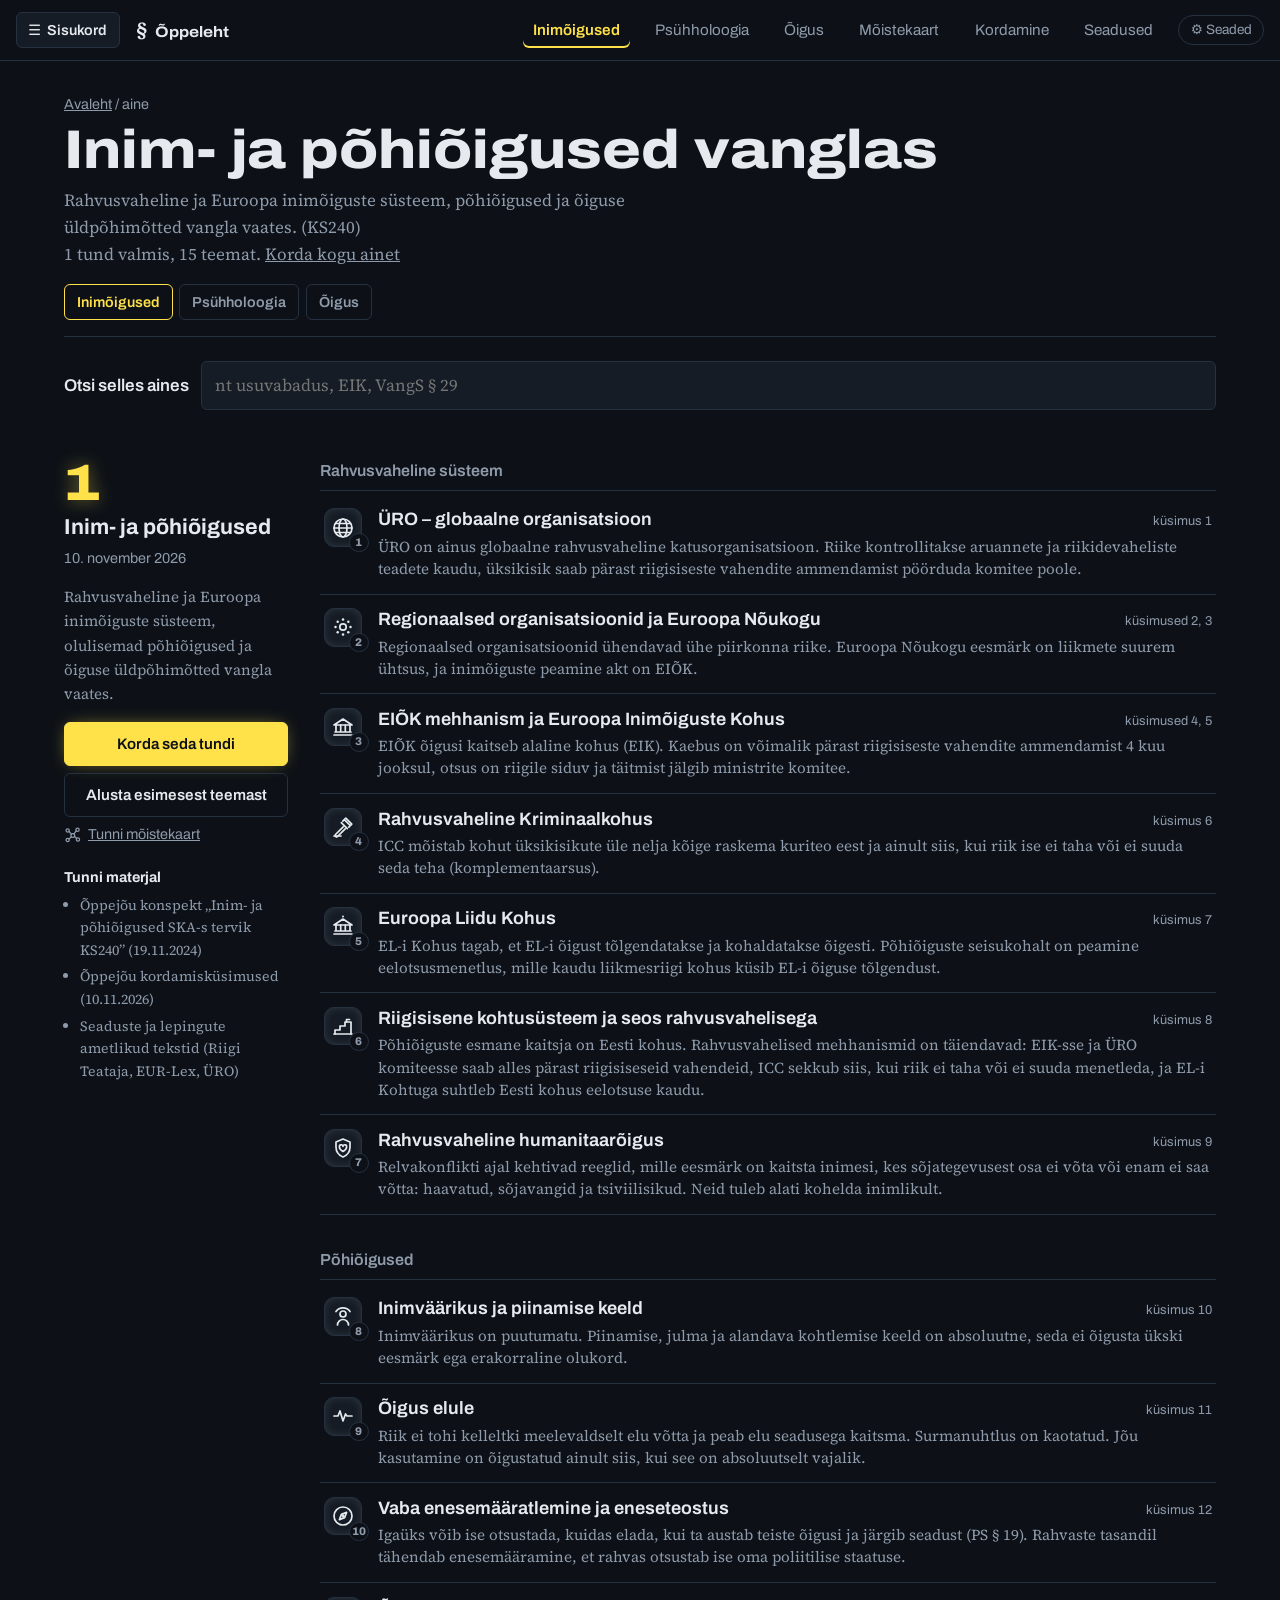
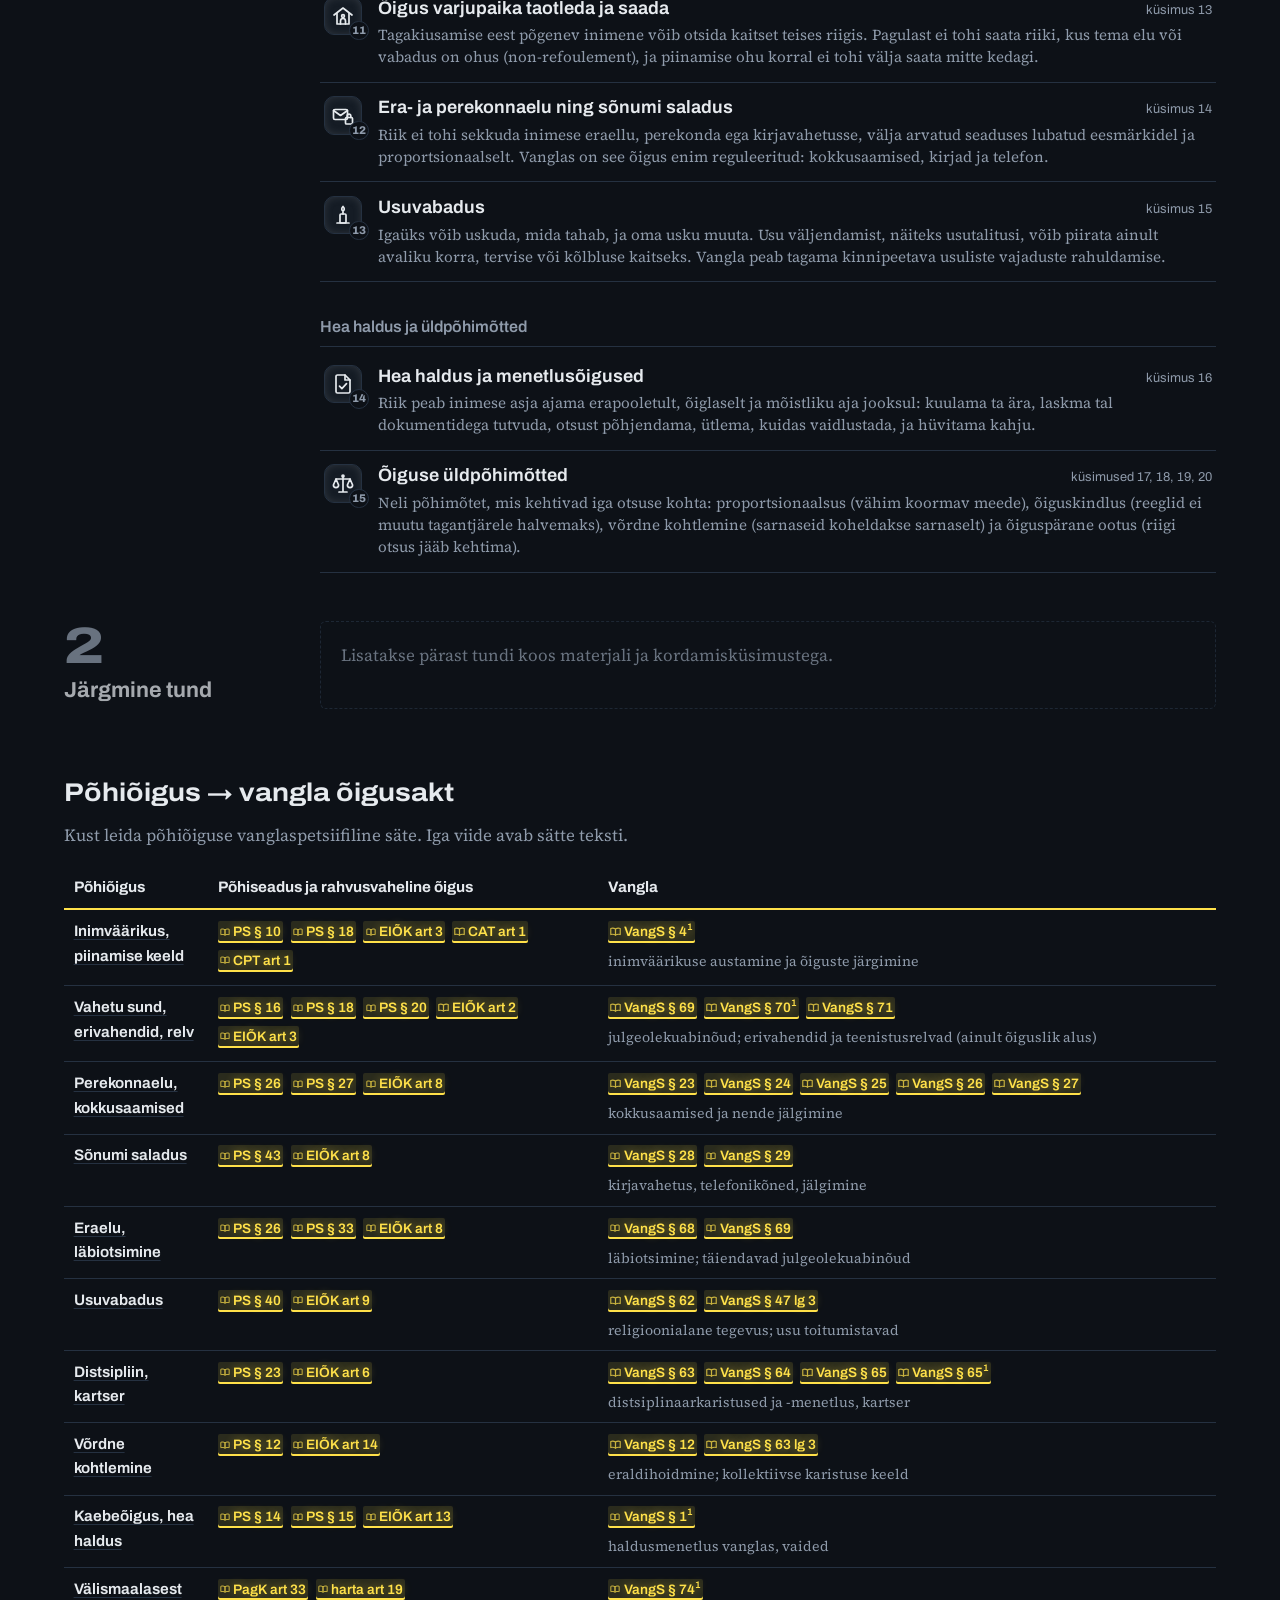
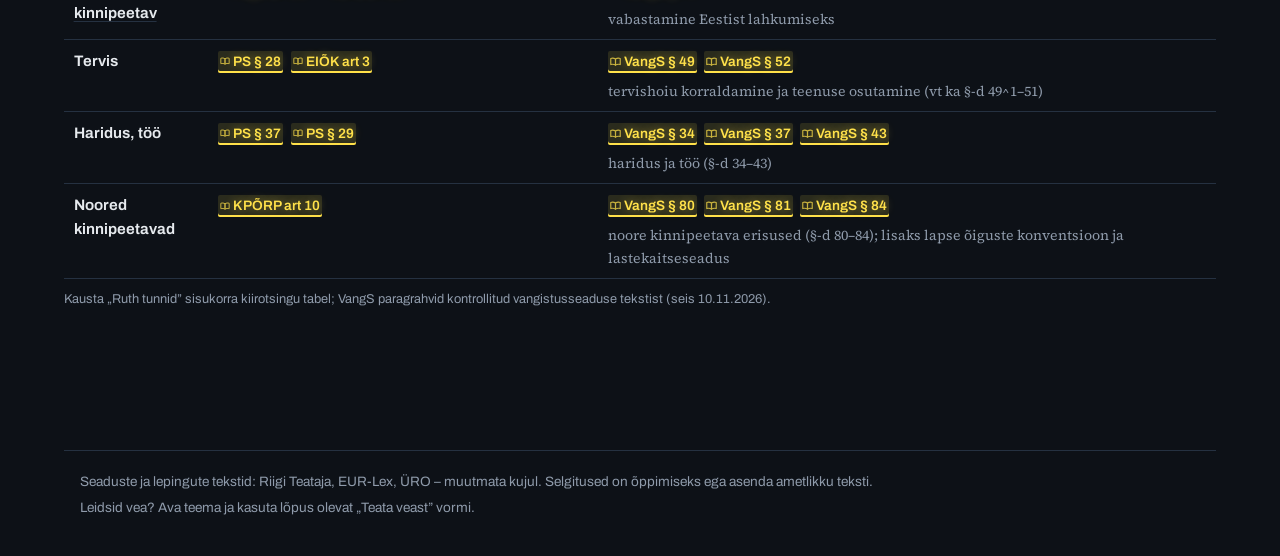
==== commit 6d7bc3cc: "Mõistekaart, teemade ikoonid, värvide ikoonid ja liikumise seade - moistekaart.html: iga valmis tunn" ====
--- a/aine.html
+++ b/aine.html
@@ -7,7 +7,7 @@
 <link rel="preconnect" href="https://fonts.googleapis.com">
 <link rel="preconnect" href="https://fonts.gstatic.com" crossorigin>
 <link href="https://fonts.googleapis.com/css2?family=Archivo:wdth,wght@62..125,400..800&family=Source+Serif+4:opsz,wght@8..60,300..700&display=swap" rel="stylesheet">
-<link rel="stylesheet" href="assets/stiil.css?v=20261111g">
+<link rel="stylesheet" href="assets/stiil.css?v=20261111h">
 <link rel="icon" href="data:image/svg+xml,%3Csvg xmlns='http://www.w3.org/2000/svg' viewBox='0 0 32 32'%3E%3Crect width='32' height='32' rx='6' fill='%23f2c230'/%3E%3Ctext x='16' y='24' font-size='22' text-anchor='middle' font-family='Georgia' fill='%231c2733'%3E§%3C/text%3E%3C/svg%3E">
 </head>
 <body>
@@ -20,9 +20,10 @@
   <p>Leidsid vea? Ava teema ja kasuta lõpus olevat „Teata veast” vormi.</p>
 </footer>
 
-<script src="assets/seadistus.js?v=20261111g"></script>
-<script src="assets/app.js?v=20261111g"></script>
-<script src="assets/skeemid.js?v=20261111g"></script>
+<script src="assets/seadistus.js?v=20261111h"></script>
+<script src="assets/app.js?v=20261111h"></script>
+<script src="assets/ikoonid.js?v=20261111h"></script>
+<script src="assets/skeemid.js?v=20261111h"></script>
 <script>
 (function () {
   const A = window.APP;
@@ -89,15 +90,17 @@
             const tm = kaart[id]; if (!tm) return "";
             const otsitav = [tm.pealkiri, tm.lyhidalt, JSON.stringify(tm.osad)].join(" ").toLowerCase();
             const k = !tm.kysimused.length ? "" : tm.kysimused.length > 1 ? `küsimused ${tm.kysimused.join(", ")}` : `küsimus ${tm.kysimused[0]}`;
-            return `<li data-otsi="${A.esc(otsitav)}"><a href="teema.html?id=${tm.id}">
-              <span class="t-nr">${tm.jrk}</span><span class="t-pealkiri">${A.esc(tm.pealkiri)}</span><span class="t-k">${k}</span>
+            const ik = tm.ikoon ? `<span class="t-ikoon">${A.ikoon(tm.ikoon)}<span class="t-nr-m" aria-hidden="true">${tm.jrk}</span></span>` : `<span class="t-nr">${tm.jrk}</span>`;
+            return `<li data-otsi="${A.esc(otsitav)}"><a href="teema.html?id=${tm.id}"${tm.ikoon ? ' class="on-ikoon"' : ""}>
+              ${ik}<span class="peidetud-tekst">Teema ${tm.jrk}: </span><span class="t-pealkiri">${A.esc(tm.pealkiri)}</span><span class="t-k">${k}</span>
               <span class="t-lyhidalt">${A.esc(tm.lyhidalt)}</span></a></li>`;
           }).join("")}</ul></div>`).join("");
         return `<section class="tund" aria-labelledby="tund-${t.id}">
           <div class="tund-info" id="${t.id}"><div class="nr">${t.nr}</div><h2 id="tund-${t.id}">${A.esc(t.pealkiri)}</h2>
             <div class="kp">${kuup(t.kuupaev)}</div><p>${A.esc(t.kirjeldus)}</p>
             <div class="nupud"><a class="nupp" href="kordamine.html?tund=${t.id}">Korda seda tundi</a>
-            <a class="nupp teine" href="teema.html?id=${t.teemad[0].id}">Alusta esimesest teemast</a></div>
+            <a class="nupp teine" href="teema.html?id=${t.teemad[0].id}">Alusta esimesest teemast</a>
+            <a class="kaardilink" href="moistekaart.html?vaade=${t.id}">${A.ikoon("kaart")}Tunni mõistekaart</a></div>
             ${t.materjal && t.materjal.length ? `<div class="materjal"><h3>Tunni materjal</h3><ul>${t.materjal.map((m) => `<li>${A.esc(m)}</li>`).join("")}</ul></div>` : ""}</div>
           <div class="tund-sisu">${plokid}<p class="tyhi peidetud" data-tyhi>Selle otsinguga teemasid ei leitud.</p></div></section>`;
       }).join("");
--- a/assets/stiil.css
+++ b/assets/stiil.css
@@ -78,10 +78,30 @@
 .ylariba nav { display: flex; gap: 1rem; align-items: center; }
 .ylariba nav a { text-decoration: none; color: var(--mahe); }
 .ylariba nav a[aria-current="page"] { color: var(--tint); font-weight: 600; box-shadow: inset 0 -3px 0 var(--marker); }
-.teemanupp {
+/* seaded: teema + liikumine */
+.seaded-kast { position: relative; }
+.seaded-nupp {
   border: 1px solid var(--joon); background: transparent; border-radius: 999px;
-  padding: .2rem .65rem; cursor: pointer; color: var(--mahe); font-family: var(--kiri-pealkiri); font-size: .85rem;
-}
+  padding: .2rem .7rem; cursor: pointer; color: var(--mahe); font-family: var(--kiri-pealkiri); font-size: .85rem; white-space: nowrap;
+}
+.seaded-nupp[aria-expanded="true"] { color: var(--tint); border-color: var(--tint); }
+.seaded-menyy {
+  position: absolute; right: 0; top: calc(100% + .4rem); z-index: 60; width: 15.5rem;
+  background: var(--pind); border: 1px solid var(--joon); border-radius: 10px; padding: .4rem;
+  box-shadow: 0 16px 36px -14px rgba(0, 0, 0, .55);
+}
+.seaded-menyy[hidden] { display: none; }
+.seaded-menyy button {
+  display: flex; width: 100%; justify-content: space-between; align-items: center; gap: .8rem;
+  border: 0; background: transparent; padding: .55rem .6rem; border-radius: 7px; cursor: pointer;
+  font-family: var(--kiri-pealkiri); font-size: .92rem; text-align: left;
+}
+.seaded-menyy button:hover { background: var(--paber); }
+.sm-lyliti { flex: none; width: 2.1rem; height: 1.2rem; border-radius: 99px; background: var(--joon); position: relative; }
+.sm-lyliti::after { content: ""; position: absolute; left: .15rem; top: .15rem; width: .9rem; height: .9rem; border-radius: 50%; background: var(--mahe); transition: left .15s ease; }
+[aria-checked="true"] > .sm-lyliti { background: var(--tint); }
+[aria-checked="true"] > .sm-lyliti::after { left: 1.05rem; background: var(--paber); }
+.sm-markus { margin: .3rem .6rem .35rem; font-family: var(--kiri-pealkiri); font-size: .75rem; color: var(--mahe); }
 
 main { padding: 0 1rem 4rem; }
 .vahe { max-width: 72rem; margin: 0 auto; }
@@ -815,3 +835,184 @@
 .sb-tasakaal { margin-top: .9rem; border: 1.5px dashed var(--joon); border-radius: var(--raadius); padding: .7rem .9rem; }
 .sb-tasakaal h4 { font-family: var(--kiri-pealkiri); margin: 0 0 .35rem; font-size: .95rem; }
 .sb-tasakaal ul { margin: 0; padding-left: 1.1rem; font-size: .92rem; line-height: 1.5; }
+
+
+/* =====================================================================
+   VÄRVI KÕRVAL IKOON – tähendus ei sõltu ainult värvist
+   § / raamat = seaduseviide, i = termin, ✓ = õige, ✗ = vale/viga, ≠ = erinevus, ◆ = päris näide
+   ===================================================================== */
+.ref::before, .term::before {
+  content: ""; display: inline-block; width: .78em; height: .78em; margin-right: .22em; vertical-align: -.06em;
+  background: currentColor; opacity: .75;
+  -webkit-mask: var(--ik) center / contain no-repeat; mask: var(--ik) center / contain no-repeat;
+}
+.ref { --ik: url("data:image/svg+xml,%3Csvg xmlns='http://www.w3.org/2000/svg' viewBox='0 0 24 24' fill='none' stroke='black' stroke-width='2.4' stroke-linejoin='round'%3E%3Cpath d='M2 5.5c3.5-1.2 6.8-.9 10 1.2v13c-3.2-2-6.5-2.3-10-1.2z'/%3E%3Cpath d='M22 5.5c-3.5-1.2-6.8-.9-10 1.2v13c3.2-2 6.5-2.3 10-1.2z'/%3E%3C/svg%3E"); }
+.term { --ik: url("data:image/svg+xml,%3Csvg xmlns='http://www.w3.org/2000/svg' viewBox='0 0 24 24' fill='none' stroke='black' stroke-width='2.2' stroke-linecap='round'%3E%3Ccircle cx='12' cy='12' r='9.5'/%3E%3Cpath d='M12 11v6'/%3E%3Ccircle cx='12' cy='7.5' r='.6' fill='black'/%3E%3C/svg%3E"); }
+.term::before { margin-right: .15em; opacity: .85; }
+.valik.oige::after, .sort-nupp.oige::before { content: "✓"; font-weight: 800; color: var(--vask); }
+.valik.vale::after, .sort-nupp.vale::before { content: "✗"; font-weight: 800; color: var(--rooste); }
+.valik.oige::after, .valik.vale::after { float: right; margin-left: .6rem; }
+.sort-nupp.oige::before, .sort-nupp.vale::before { margin-right: .3rem; }
+.erinevus h3::before { content: "≠"; color: var(--rooste); font-weight: 800; margin-right: .45rem; }
+.vastus-kast h3 + .kysimus + h3::before, .kontroll-jareldus::before { content: "✓ "; color: var(--vask); font-weight: 800; }
+.teade.ok::before { content: "✓ "; font-weight: 800; }
+.teade.viga::before { content: "✗ "; font-weight: 800; }
+.naite-aken .n-silt::before { content: "◆ "; }
+.lipik.termin .l-term::before { content: "i"; display: inline-grid; place-items: center; width: 1.2em; height: 1.2em; margin-right: .4rem; border: 2px solid var(--vask); border-radius: 50%; color: var(--vask); font-size: .8em; font-family: var(--kiri-tekst); font-style: italic; vertical-align: .1em; }
+.lipik .l-tekst p.esile-p { border-left-width: 6px; font-weight: 600; }
+
+/* värvide tähenduse selgitus (avalehel jt) */
+.varvid { display: flex; flex-wrap: wrap; gap: .5rem 1.2rem; list-style: none; padding: 0; margin: .5rem 0 0; font-family: var(--kiri-pealkiri); font-size: .85rem; color: var(--mahe); }
+.varvid b { font-weight: 800; margin-right: .25rem; }
+.varvid .v-ref b { color: var(--marker); } .varvid .v-term b { color: var(--vask); } .varvid .v-viga b { color: var(--rooste); } .varvid .v-naide b { color: var(--lilla); }
+
+/* ---------- liikumise vähendamine (seade) ---------- */
+:root[data-liikumine="vahem"] *, :root[data-liikumine="vahem"] *::before, :root[data-liikumine="vahem"] *::after {
+  animation: none !important; transition: none !important; scroll-behavior: auto !important;
+}
+
+/* ---------- teemade ikoonid ---------- */
+.ikoon { width: 1.5rem; height: 1.5rem; flex: none; display: inline-block; vertical-align: middle; }
+.t-ikoon { display: inline-grid; place-items: center; width: 2.4rem; height: 2.4rem; border-radius: 10px; border: 1.5px solid var(--joon); color: var(--tint); background: var(--pind); }
+:root:not([data-theme="light"]) .t-ikoon { box-shadow: inset 0 0 14px -8px rgba(230, 234, 238, .5); }
+.teemad li a.on-ikoon { grid-template-columns: 2.4rem 1fr auto; }
+.teemad li a.on-ikoon .t-ikoon { grid-row: 1 / 3; align-self: start; position: relative; }
+.teemad li a.on-ikoon .t-ikoon .t-nr-m { position: absolute; right: -.45rem; bottom: -.4rem; font-family: var(--kiri-pealkiri); font-size: .7rem; font-weight: 800; background: var(--paber); border: 1px solid var(--joon); border-radius: 99px; min-width: 1.2rem; height: 1.2rem; display: grid; place-items: center; color: var(--mahe); }
+@media (max-width: 640px) { .teemad li a.on-ikoon { grid-template-columns: 2.4rem 1fr; } }
+.teema-ikoon { display: inline-grid; place-items: center; width: 3.4rem; height: 3.4rem; border-radius: 14px; border: 2px solid var(--tint); margin-top: .9rem; }
+.teema-ikoon .ikoon { width: 2.1rem; height: 2.1rem; }
+:root:not([data-theme="light"]) .teema-ikoon { box-shadow: 0 0 22px -8px rgba(230, 234, 238, .55); }
+.kaardilink { display: inline-flex; align-items: center; gap: .4rem; font-family: var(--kiri-pealkiri); font-size: .9rem; color: var(--mahe); }
+.kaardilink .ikoon { width: 1.1rem; height: 1.1rem; }
+
+/* =====================================================================
+   MÕISTEKAART
+   ===================================================================== */
+.peidetud-tekst { position: absolute !important; width: 1px; height: 1px; overflow: hidden; clip: rect(0 0 0 0); white-space: nowrap; }
+.mk-pais { max-width: 90rem; margin: 0 auto; padding: 1.6rem 0 .8rem; }
+.mk-pais h1 { font-family: var(--kiri-pealkiri); font-stretch: 115%; font-weight: 800; font-size: clamp(1.9rem, 5vw, 3rem); line-height: 1.02; margin: 0 0 .5rem; }
+.mk-juhis { max-width: 46rem; margin: 0 0 1rem; color: var(--mahe); }
+.mk-juhis b { color: var(--tint); font-weight: 600; }
+.mk-vaated { display: flex; gap: .5rem; overflow-x: auto; padding-bottom: .3rem; scrollbar-width: thin; }
+.mk-vaated button {
+  flex: none; display: grid; text-align: left; gap: .1rem; cursor: pointer; max-width: 15rem;
+  border: 1.5px solid var(--joon); background: var(--pind); border-radius: 10px; padding: .5rem .8rem;
+}
+.mk-vaated button[aria-selected="true"] { border-color: var(--tint); background: var(--tint); color: var(--paber); }
+.mk-v-pea { font-family: var(--kiri-pealkiri); font-weight: 750; font-size: .92rem; }
+.mk-v-ala { font-family: var(--kiri-pealkiri); font-size: .78rem; opacity: .75; white-space: nowrap; overflow: hidden; text-overflow: ellipsis; }
+.mk-riba { display: flex; flex-wrap: wrap; align-items: center; gap: .5rem 1rem; margin-top: .8rem; font-family: var(--kiri-pealkiri); font-size: .9rem; }
+.mk-otsi input { font: inherit; width: 15rem; max-width: 100%; padding: .45rem .7rem; border-radius: var(--raadius); border: 1.5px solid var(--joon); background: var(--pind); color: var(--tint); }
+.mk-otsi { flex: 0 1 15rem; min-width: 0; }
+.mk-lyliti { display: inline-flex; align-items: center; gap: .35rem; cursor: pointer; color: var(--mahe); }
+.mk-lyliti[hidden] { display: none; }
+.mk-lyliti input { accent-color: var(--tint); width: 1rem; height: 1rem; }
+.mk-loend-nupp { padding: .35rem .8rem; font-family: var(--kiri-pealkiri); font-size: .85rem; }
+
+.mk-ala { max-width: 90rem; margin: 0 auto; display: grid; grid-template-columns: minmax(0, 1fr) 22rem; gap: 1rem; align-items: start; }
+.mk-louend { position: relative; height: min(74vh, 52rem); min-height: 26rem; border: 1px solid var(--joon); border-radius: 12px; overflow: hidden;
+  background: radial-gradient(circle at 1px 1px, var(--joon) 1px, transparent 0) 0 0 / 22px 22px, var(--paber); }
+#mk-svg { width: 100%; height: 100%; display: block; touch-action: none; cursor: grab; user-select: none; -webkit-user-select: none; }
+#mk-svg:active { cursor: grabbing; }
+.mk-suum { position: absolute; right: .6rem; top: .6rem; display: grid; gap: .3rem; }
+.mk-suum button { width: 2.2rem; height: 2.2rem; border-radius: 8px; border: 1px solid var(--joon); background: var(--pind); cursor: pointer; font-size: 1.1rem; font-family: var(--kiri-pealkiri); }
+.mk-legend { position: absolute; left: .6rem; bottom: .5rem; right: 3.5rem; display: flex; flex-wrap: wrap; gap: .25rem .9rem; list-style: none; margin: 0; padding: .35rem .6rem;
+  background: color-mix(in srgb, var(--pind) 88%, transparent); border-radius: 8px; font-family: var(--kiri-pealkiri); font-size: .75rem; color: var(--mahe); pointer-events: none; width: max-content; max-width: calc(100% - 4.2rem); }
+.mk-legend li { display: inline-flex; align-items: center; gap: .35rem; }
+.mk-legend span { display: inline-block; }
+.lg-teema { width: 1.1rem; height: .8rem; border: 1.5px solid var(--tint); border-radius: 3px; background: var(--pind); }
+.lg-moiste { width: 1.2rem; height: .75rem; border: 2px solid var(--vask); border-radius: 99px; }
+.lg-sild { width: 1.2rem; height: .75rem; border: 2px solid var(--vask); border-radius: 99px; outline: 1.5px dashed var(--tint); outline-offset: 2px; }
+.lg-sate { font-weight: 800; color: var(--paber); background: var(--marker); border-radius: 3px; padding: 0 .3rem; font-size: .7rem; }
+.lg-joon { width: 1.4rem; border-top: 2.5px dashed var(--tint); }
+.mk-tyhi { position: absolute; inset: 40% 1rem auto; text-align: center; color: var(--mahe); font-family: var(--kiri-pealkiri); }
+
+/* sõlmed */
+.mk-solm { cursor: pointer; outline: none; }
+.mk-kast { fill: var(--pind); stroke: var(--joon); stroke-width: 1.5; }
+.mk-tekst { fill: var(--tint); }
+.mk-teema .mk-kast { stroke: var(--tint); stroke-width: 1.6; }
+.mk-teema .mk-ikoon { color: var(--tint); }
+.mk-moiste .mk-kast { stroke: var(--vask); stroke-width: 2; fill: color-mix(in srgb, var(--vask) 9%, var(--pind)); }
+.mk-moiste .mk-tekst { fill: var(--tint); }
+.mk-rongas { fill: none; stroke: var(--tint); stroke-width: 1.4; stroke-dasharray: 4 3; }
+.mk-sild-mark { fill: var(--vask); font: 800 13px Archivo, sans-serif; }
+.mk-sate .mk-kast { fill: var(--marker); stroke: var(--marker); }
+.mk-sate .mk-tekst { fill: #1c2733; }
+.mk-lisa circle { fill: var(--paber); stroke: var(--mahe); stroke-width: 1; }
+.mk-lisa text { fill: var(--mahe); font: 700 9px Archivo, sans-serif; }
+:root:not([data-theme="light"]) .mk-moiste .mk-kast { filter: drop-shadow(0 0 5px rgba(46, 245, 214, .35)); }
+:root:not([data-theme="light"]) .mk-sate .mk-kast { filter: drop-shadow(0 0 5px rgba(255, 225, 74, .45)); }
+.mk-solm:hover .mk-kast { stroke-width: 3; }
+.mk-solm:focus-visible .mk-kast { stroke: var(--fookus); stroke-width: 3.5; }
+.mk-solm.valitud .mk-kast { stroke-width: 3.5; }
+.mk-teema.valitud .mk-kast { fill: var(--tint); } .mk-teema.valitud .mk-tekst, .mk-teema.valitud .mk-ikoon { fill: var(--paber); color: var(--paber); }
+.mk-moiste.valitud .mk-kast { fill: var(--vask); } .mk-moiste.valitud .mk-tekst { fill: #0d1117; } .mk-moiste.valitud .mk-sild-mark { fill: #0d1117; }
+:root[data-theme="light"] .mk-moiste.valitud .mk-tekst, :root[data-theme="light"] .mk-moiste.valitud .mk-sild-mark { fill: #fff; }
+
+/* servad */
+.mk-serv { stroke: var(--joon); stroke-width: 1.3; }
+.mk-serv-seos { stroke: var(--mahe); stroke-width: 1.5; opacity: .75; }
+.mk-serv-sild { stroke: var(--tint); stroke-width: 2.4; stroke-dasharray: 7 5; opacity: .9; }
+.mk-serv-sate { stroke: var(--marker); stroke-dasharray: 2 4; opacity: .7; }
+.mk-nool { fill: var(--mahe); }
+.mk-ssilt { display: none; pointer-events: none; }
+.mk-ssilt rect { fill: var(--paber); stroke: var(--joon); }
+.mk-ssilt text { fill: var(--mahe); font: 600 10.5px Archivo, sans-serif; }
+#mk-svg.mk-lahedal .mk-ssilt { display: block; }
+
+/* valik: muu tuhmub */
+#mk-maailm .mk-solm, #mk-maailm .mk-serv { transition: opacity .2s ease; }
+.mk-on-valik .mk-solm:not(.valitud):not(.naaber) { opacity: .16; }
+.mk-on-valik .mk-serv:not(.aktiivne) { opacity: .06; }
+.mk-on-valik .mk-ssilt { display: none; }
+.mk-serv.aktiivne { stroke: var(--tint); stroke-width: 2.4; opacity: 1; }
+.mk-serv-sild.aktiivne { stroke-width: 3; }
+.mk-on-valik .mk-ssilt.aktiivne { display: block; }
+.mk-ssilt.aktiivne rect { stroke: var(--tint); } .mk-ssilt.aktiivne text { fill: var(--tint); }
+
+/* paneel */
+.mk-paneel { border: 1px solid var(--joon); border-radius: 12px; background: var(--pind); padding: 1rem 1.1rem 1.2rem; max-height: min(74vh, 52rem); overflow: auto; position: sticky; top: 1rem; }
+.mk-paneel.taidetud { border-top: 5px solid var(--vask); }
+.mk-paneel h2 { font-family: var(--kiri-pealkiri); font-weight: 800; font-size: 1.45rem; line-height: 1.1; margin: .2rem 0 .6rem; }
+.mk-paneel h3 { font-family: var(--kiri-pealkiri); font-size: .8rem; letter-spacing: .06em; text-transform: uppercase; color: var(--mahe); margin: 1.1rem 0 .4rem; }
+.mk-paneel p { margin: 0 0 .6rem; font-size: .98rem; line-height: 1.5; }
+.mk-p-liik { font-family: var(--kiri-pealkiri); font-size: .8rem; color: var(--mahe); }
+.mk-p-sild { color: var(--vask); font-weight: 700; }
+.mk-p-ikoon { display: flex; gap: .6rem; align-items: center; }
+.mk-p-ikoon .ikoon { width: 2rem; height: 2rem; }
+.mk-p-seosed, .mk-p-teemad { list-style: none; padding: 0; margin: 0; display: grid; gap: .35rem; }
+.mk-p-seosed li { font-size: .95rem; line-height: 1.35; }
+.mk-suund { font-family: var(--kiri-pealkiri); font-size: .8rem; color: var(--mahe); }
+.mk-hyppa { font: inherit; font-family: var(--kiri-pealkiri); font-weight: 650; font-size: .9rem; cursor: pointer; color: var(--tint);
+  background: color-mix(in srgb, var(--vask) 10%, transparent); border: 1.5px solid var(--vask); border-radius: 99px; padding: .1rem .6rem; }
+.mk-hyppa:hover { background: var(--vask); color: var(--paber); }
+.mk-mujal { font-family: var(--kiri-pealkiri); font-weight: 650; font-size: .9rem; }
+.mk-mujal-silt, .mk-p-seosed small { font-family: var(--kiri-pealkiri); color: var(--mahe); }
+.mk-p-teemad a { display: flex; gap: .55rem; align-items: center; text-decoration: none; padding: .35rem .4rem; border-radius: 8px; border: 1px solid var(--joon); }
+.mk-p-teemad a:hover { border-color: var(--tint); }
+.mk-p-teemad span { display: grid; font-family: var(--kiri-pealkiri); font-size: .9rem; font-weight: 600; line-height: 1.25; }
+.mk-p-teemad small { font-weight: 400; color: var(--mahe); font-size: .75rem; }
+.mk-p-vihje { font-size: .88rem !important; color: var(--mahe); }
+.mk-p-vihje .nupp { margin-top: .5rem; font-size: .85rem; padding: .35rem .8rem; }
+.mk-p-viited .ref { margin: 0 .2rem .3rem 0; display: inline-block; }
+
+/* loend */
+.mk-loend { max-width: 60rem; padding-top: 2rem; }
+.mk-loend h2 { font-family: var(--kiri-pealkiri); font-weight: 800; }
+.mk-loend h3 { font-family: var(--kiri-pealkiri); border-bottom: 2px solid var(--tint); padding-bottom: .3rem; margin-top: 2rem; }
+.mk-loend dt { font-family: var(--kiri-pealkiri); font-weight: 750; font-size: 1.05rem; margin-top: 1rem; color: var(--vask); }
+.mk-loend dd { margin: .2rem 0 0; }
+.mk-loend dd p { margin: 0 0 .3rem; }
+.mk-l-seosed { font-family: var(--kiri-pealkiri); font-size: .88rem; color: var(--mahe); }
+.mk-l-teemad { font-family: var(--kiri-pealkiri); font-size: .85rem; }
+
+@media (max-width: 900px) {
+  .mk-ala { grid-template-columns: 1fr; }
+  .mk-louend { height: 62vh; min-height: 22rem; }
+  .mk-paneel { position: static; max-height: none; }
+}
+@media (max-width: 640px) {
+  .mk-legend { font-size: .7rem; gap: .15rem .6rem; }
+  .mk-otsi { flex: 1 1 100%; } .mk-otsi input { width: 100%; }
+}
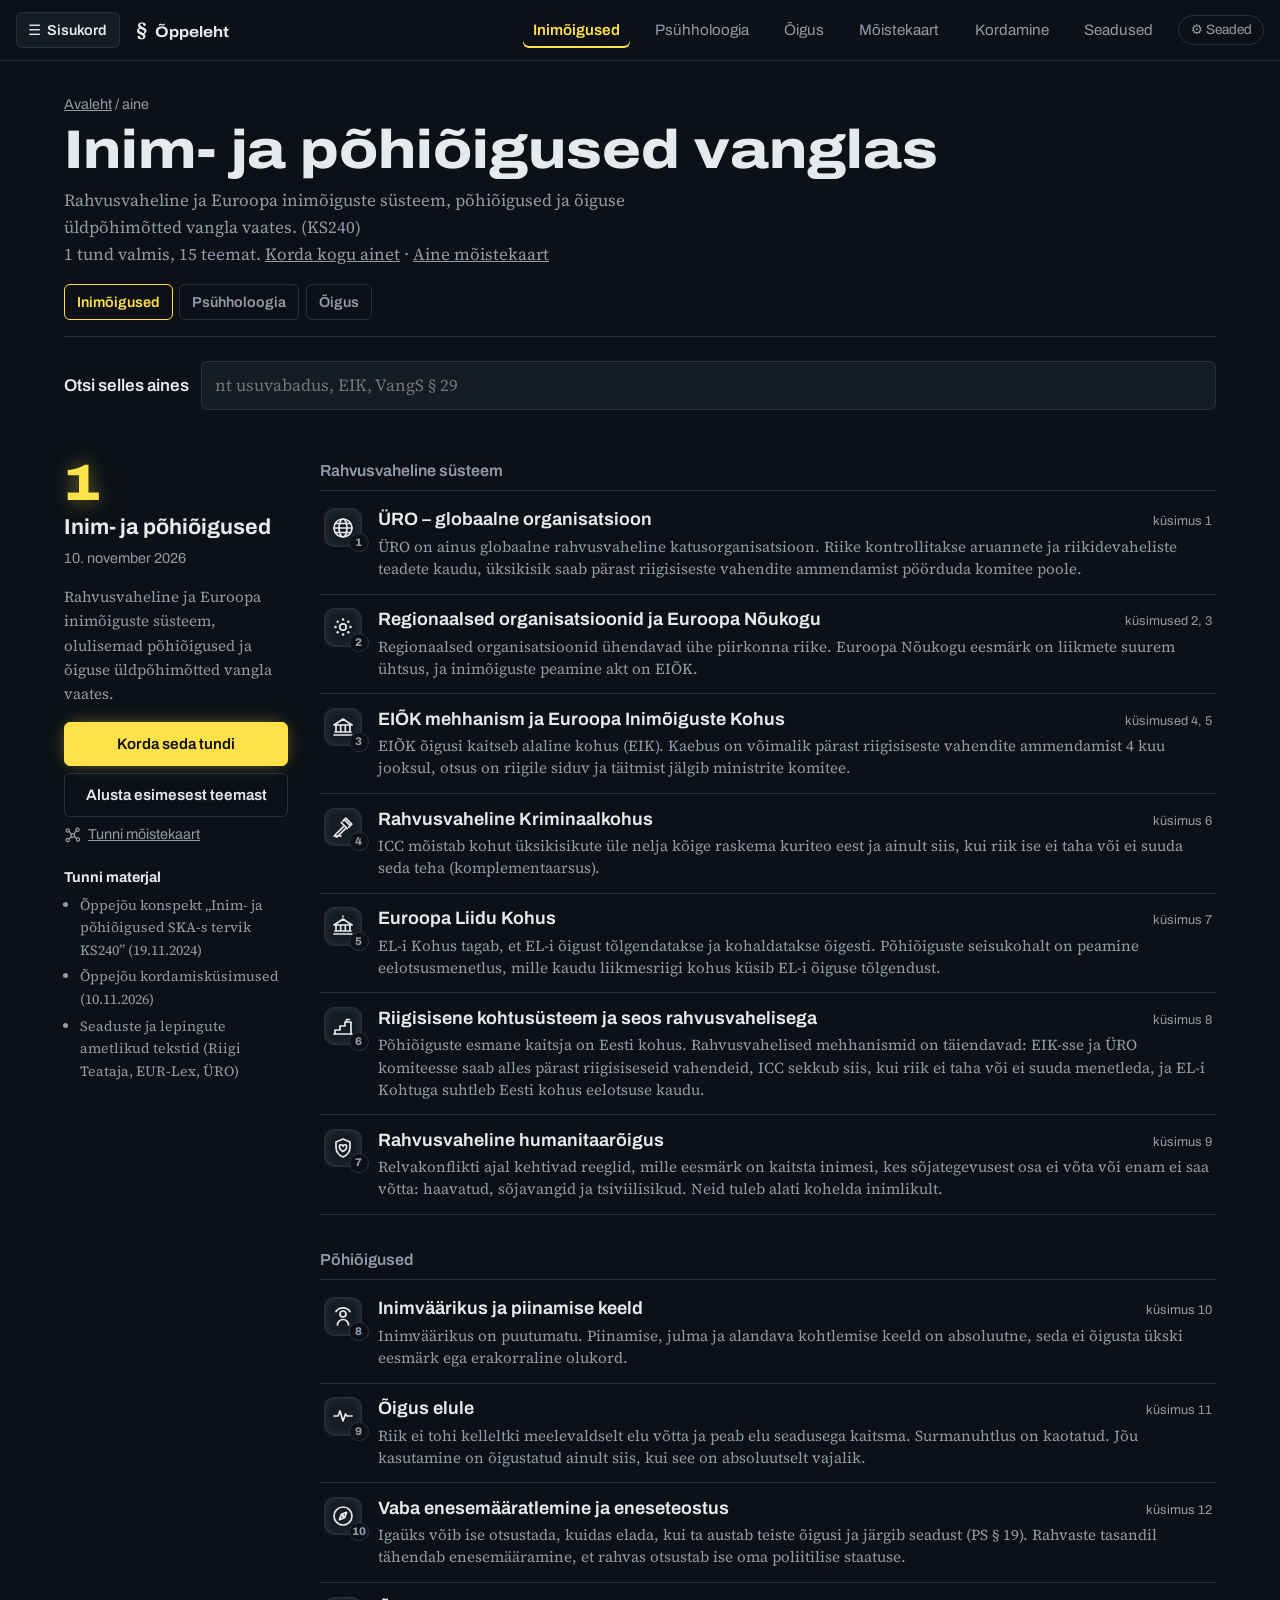
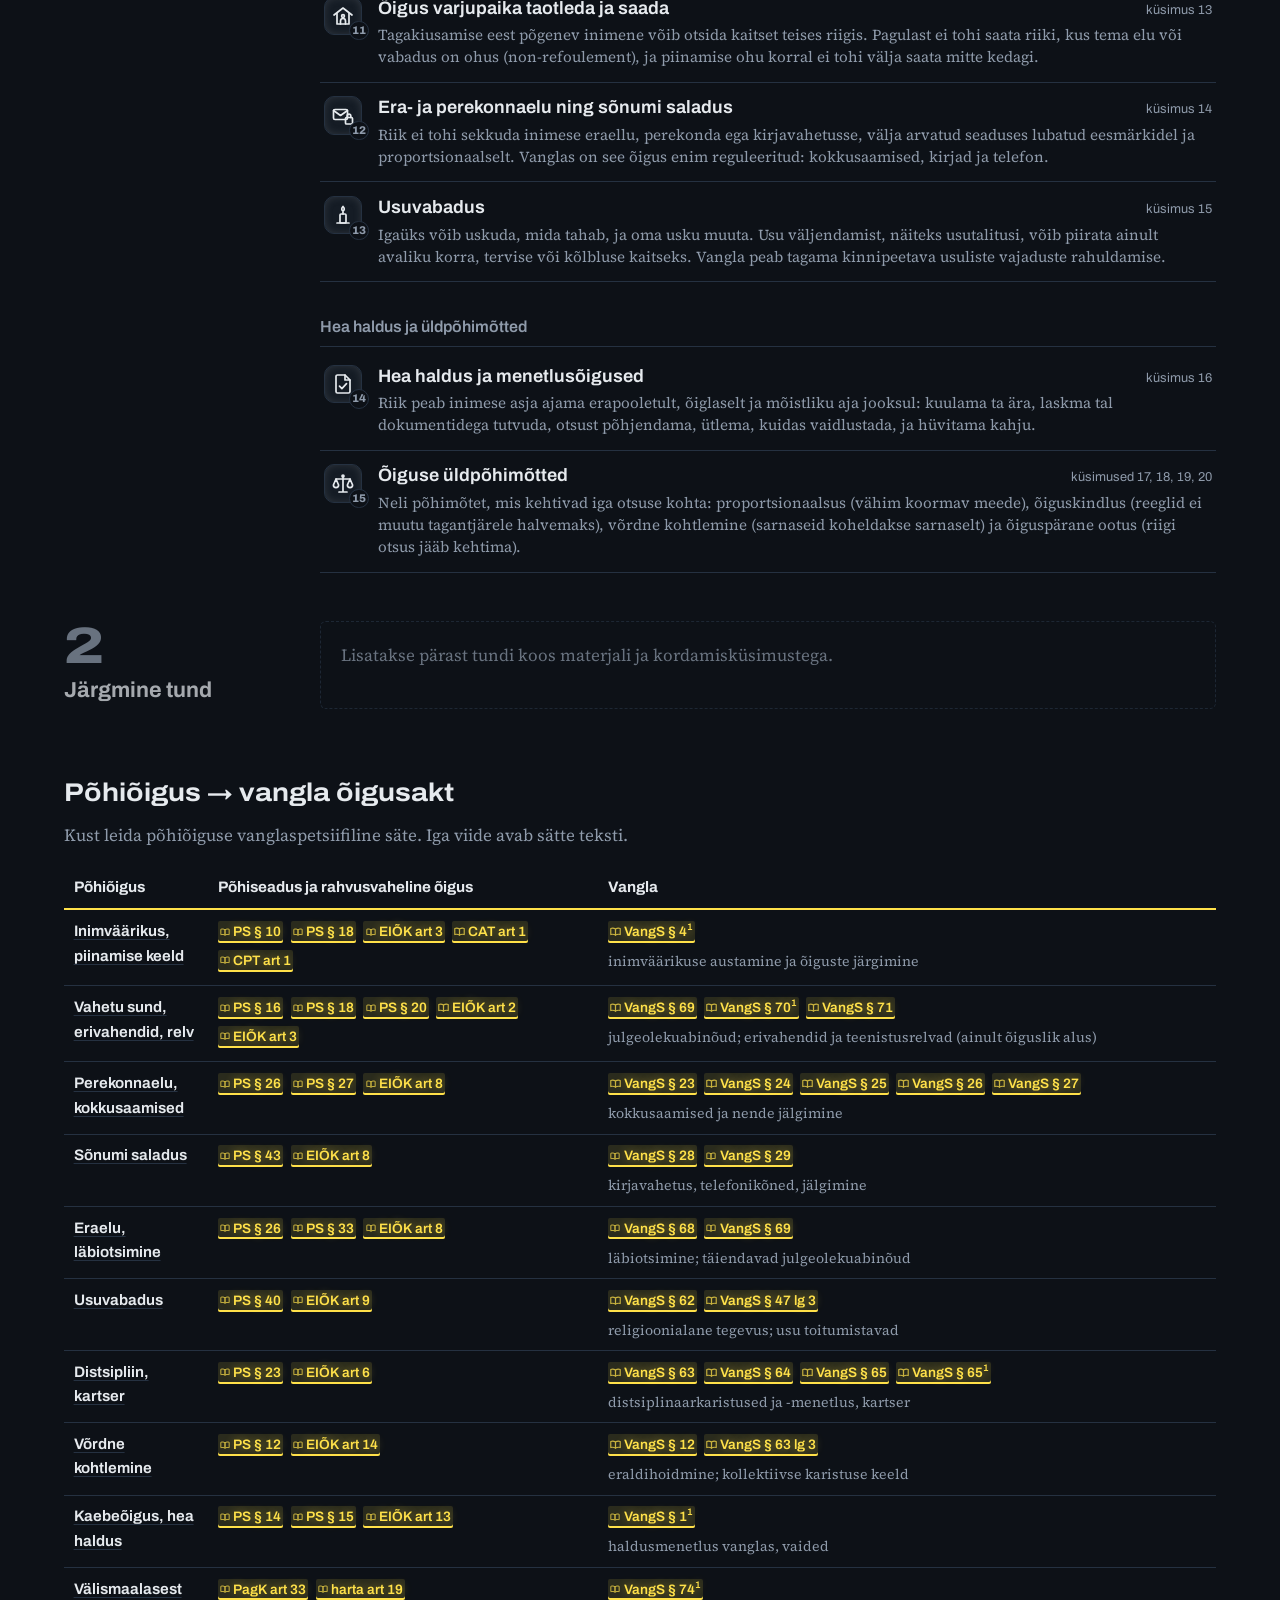
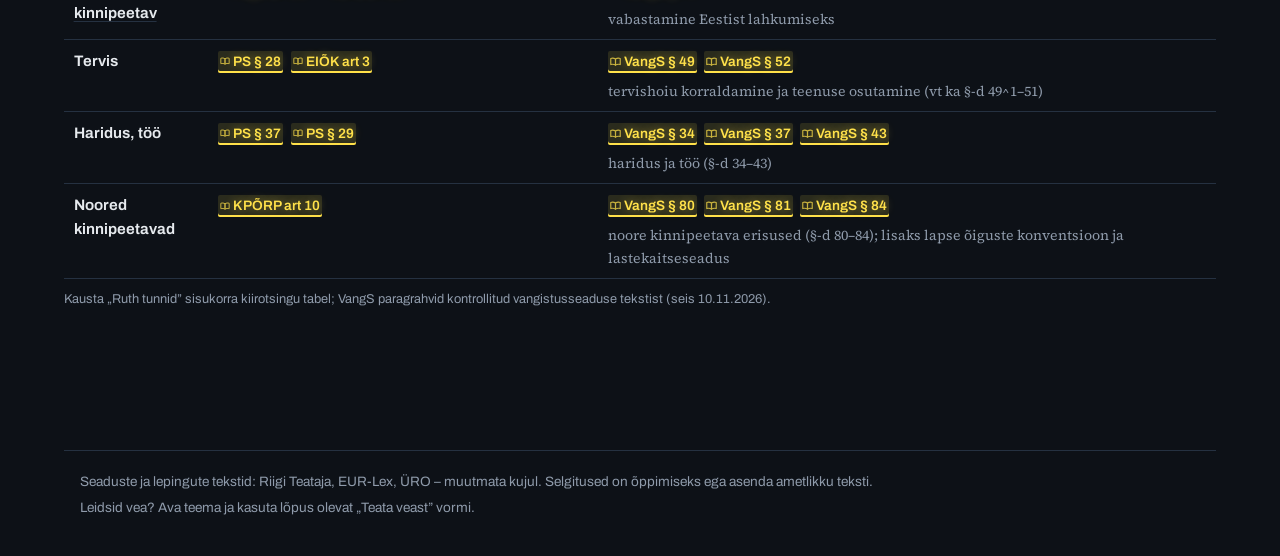
==== commit f5229964: "Mõistekaart kolmel tasandil: tund, aine, tervikpilt - valik: Tervikpilt + iga aine rida (kõik tunnid" ====
--- a/aine.html
+++ b/aine.html
@@ -7,7 +7,7 @@
 <link rel="preconnect" href="https://fonts.googleapis.com">
 <link rel="preconnect" href="https://fonts.gstatic.com" crossorigin>
 <link href="https://fonts.googleapis.com/css2?family=Archivo:wdth,wght@62..125,400..800&family=Source+Serif+4:opsz,wght@8..60,300..700&display=swap" rel="stylesheet">
-<link rel="stylesheet" href="assets/stiil.css?v=20261111h">
+<link rel="stylesheet" href="assets/stiil.css?v=20261111i">
 <link rel="icon" href="data:image/svg+xml,%3Csvg xmlns='http://www.w3.org/2000/svg' viewBox='0 0 32 32'%3E%3Crect width='32' height='32' rx='6' fill='%23f2c230'/%3E%3Ctext x='16' y='24' font-size='22' text-anchor='middle' font-family='Georgia' fill='%231c2733'%3E§%3C/text%3E%3C/svg%3E">
 </head>
 <body>
@@ -20,10 +20,10 @@
   <p>Leidsid vea? Ava teema ja kasuta lõpus olevat „Teata veast” vormi.</p>
 </footer>
 
-<script src="assets/seadistus.js?v=20261111h"></script>
-<script src="assets/app.js?v=20261111h"></script>
-<script src="assets/ikoonid.js?v=20261111h"></script>
-<script src="assets/skeemid.js?v=20261111h"></script>
+<script src="assets/seadistus.js?v=20261111i"></script>
+<script src="assets/app.js?v=20261111i"></script>
+<script src="assets/ikoonid.js?v=20261111i"></script>
+<script src="assets/skeemid.js?v=20261111i"></script>
 <script>
 (function () {
   const A = window.APP;
@@ -113,7 +113,7 @@
           <h1>${A.esc(aine.nimi)}</h1>
           <p>${A.esc(aine.kirjeldus)}${aine.kood ? ` (${A.esc(aine.kood)})` : ""}</p>
           <p class="seis">${valmis.length} ${valmis.length === 1 ? "tund" : "tundi"} valmis, ${teemadeArv} teemat.
-            ${valmis.length ? `<a href="kordamine.html?aine=${aine.id}">Korda kogu ainet</a>` : ""}</p>
+            ${valmis.length ? `<a href="kordamine.html?aine=${aine.id}">Korda kogu ainet</a> · <a href="moistekaart.html?vaade=aine:${aine.id}">Aine mõistekaart</a>` : ""}</p>
           <nav class="ainetabs" aria-label="Ained">${tabs}</nav>
         </header>
         ${valmis.length ? `<div class="otsing"><label for="otsi">Otsi selles aines</label>
--- a/assets/stiil.css
+++ b/assets/stiil.css
@@ -893,14 +893,40 @@
 .mk-pais h1 { font-family: var(--kiri-pealkiri); font-stretch: 115%; font-weight: 800; font-size: clamp(1.9rem, 5vw, 3rem); line-height: 1.02; margin: 0 0 .5rem; }
 .mk-juhis { max-width: 46rem; margin: 0 0 1rem; color: var(--mahe); }
 .mk-juhis b { color: var(--tint); font-weight: 600; }
-.mk-vaated { display: flex; gap: .5rem; overflow-x: auto; padding-bottom: .3rem; scrollbar-width: thin; }
-.mk-vaated button {
-  flex: none; display: grid; text-align: left; gap: .1rem; cursor: pointer; max-width: 15rem;
-  border: 1.5px solid var(--joon); background: var(--pind); border-radius: 10px; padding: .5rem .8rem;
-}
-.mk-vaated button[aria-selected="true"] { border-color: var(--tint); background: var(--tint); color: var(--paber); }
-.mk-v-pea { font-family: var(--kiri-pealkiri); font-weight: 750; font-size: .92rem; }
-.mk-v-ala { font-family: var(--kiri-pealkiri); font-size: .78rem; opacity: .75; white-space: nowrap; overflow: hidden; text-overflow: ellipsis; }
+.mk-vaated { display: grid; grid-template-columns: auto 1fr; gap: .6rem; align-items: stretch; }
+.mk-vaated button { cursor: pointer; font: inherit; color: var(--tint); }
+.mk-tervik, .mk-aine {
+  display: grid; text-align: left; gap: .1rem; align-content: center;
+  border: 1.5px solid var(--joon); background: var(--pind); border-radius: 10px; padding: .5rem .85rem;
+}
+.mk-tervik { border-width: 2px; border-color: var(--tint); min-width: 11rem; align-self: start; min-height: 4.2rem; }
+.mk-tervik[aria-current="true"], .mk-aine[aria-current="true"], .mk-tund[aria-current="true"] { background: var(--tint); color: var(--paber) !important; border-color: var(--tint); }
+.mk-ained { display: grid; gap: .45rem; min-width: 0; }
+.mk-aine-rida { display: grid; grid-template-columns: 10.5rem minmax(0, 1fr); gap: .6rem; align-items: center; }
+.mk-tunnid { display: flex; flex-wrap: wrap; gap: .3rem; align-items: center; }
+.mk-tund { display: inline-grid; place-items: center; min-width: 2.1rem; height: 2.1rem; padding: 0 .35rem; border-radius: 8px;
+  border: 1.5px solid var(--vask); background: transparent; font-family: var(--kiri-pealkiri) !important; font-weight: 750; font-size: .9rem; }
+.mk-tund:hover { background: var(--vask-hele); }
+.mk-tund.tulemas { border: 1.5px dashed var(--joon); color: var(--mahe); font-weight: 500; cursor: default; }
+.mk-v-pea { font-family: var(--kiri-pealkiri); font-weight: 750; font-size: .95rem; }
+.mk-v-ala { font-family: var(--kiri-pealkiri); font-size: .78rem; opacity: .75; }
+.mk-v-tyhi { font-family: var(--kiri-pealkiri); font-size: .82rem; color: var(--mahe); }
+@media (max-width: 700px) {
+  .mk-vaated { grid-template-columns: 1fr; gap: .45rem; }
+  .mk-tervik { min-height: 0; padding: .45rem .8rem; }
+  .mk-aine-rida { grid-template-columns: 7.6rem minmax(0, 1fr); gap: .45rem; align-items: start; }
+  .mk-aine .mk-v-pea { font-size: .85rem; }
+  .mk-aine { padding: .35rem .6rem; }
+  .mk-aine .mk-v-ala { font-size: .7rem; }
+  .mk-tund { min-width: 1.9rem; height: 1.9rem; font-size: .85rem; }
+}
+/* kogumid kaardil */
+.mk-kogum rect { fill: color-mix(in srgb, var(--tint) 4%, transparent); stroke: var(--joon); stroke-width: 1.5; stroke-dasharray: 6 5; }
+.mk-kogum text { fill: var(--mahe); font: 700 13px Archivo, sans-serif; letter-spacing: .04em; text-transform: uppercase; }
+.mk-kogum-suur rect { fill: color-mix(in srgb, var(--tint) 6%, transparent); stroke: var(--mahe); stroke-width: 2; stroke-dasharray: none; }
+.mk-kogum-suur text { fill: var(--tint); font-size: 22px; font-weight: 800; letter-spacing: .02em; text-transform: none; }
+.mk-on-valik .mk-kogum { opacity: .35; }
+.lg-ala { width: 1.3rem; height: .8rem; border: 1.5px dashed var(--mahe); border-radius: 4px; }
 .mk-riba { display: flex; flex-wrap: wrap; align-items: center; gap: .5rem 1rem; margin-top: .8rem; font-family: var(--kiri-pealkiri); font-size: .9rem; }
 .mk-otsi input { font: inherit; width: 15rem; max-width: 100%; padding: .45rem .7rem; border-radius: var(--raadius); border: 1.5px solid var(--joon); background: var(--pind); color: var(--tint); }
 .mk-otsi { flex: 0 1 15rem; min-width: 0; }
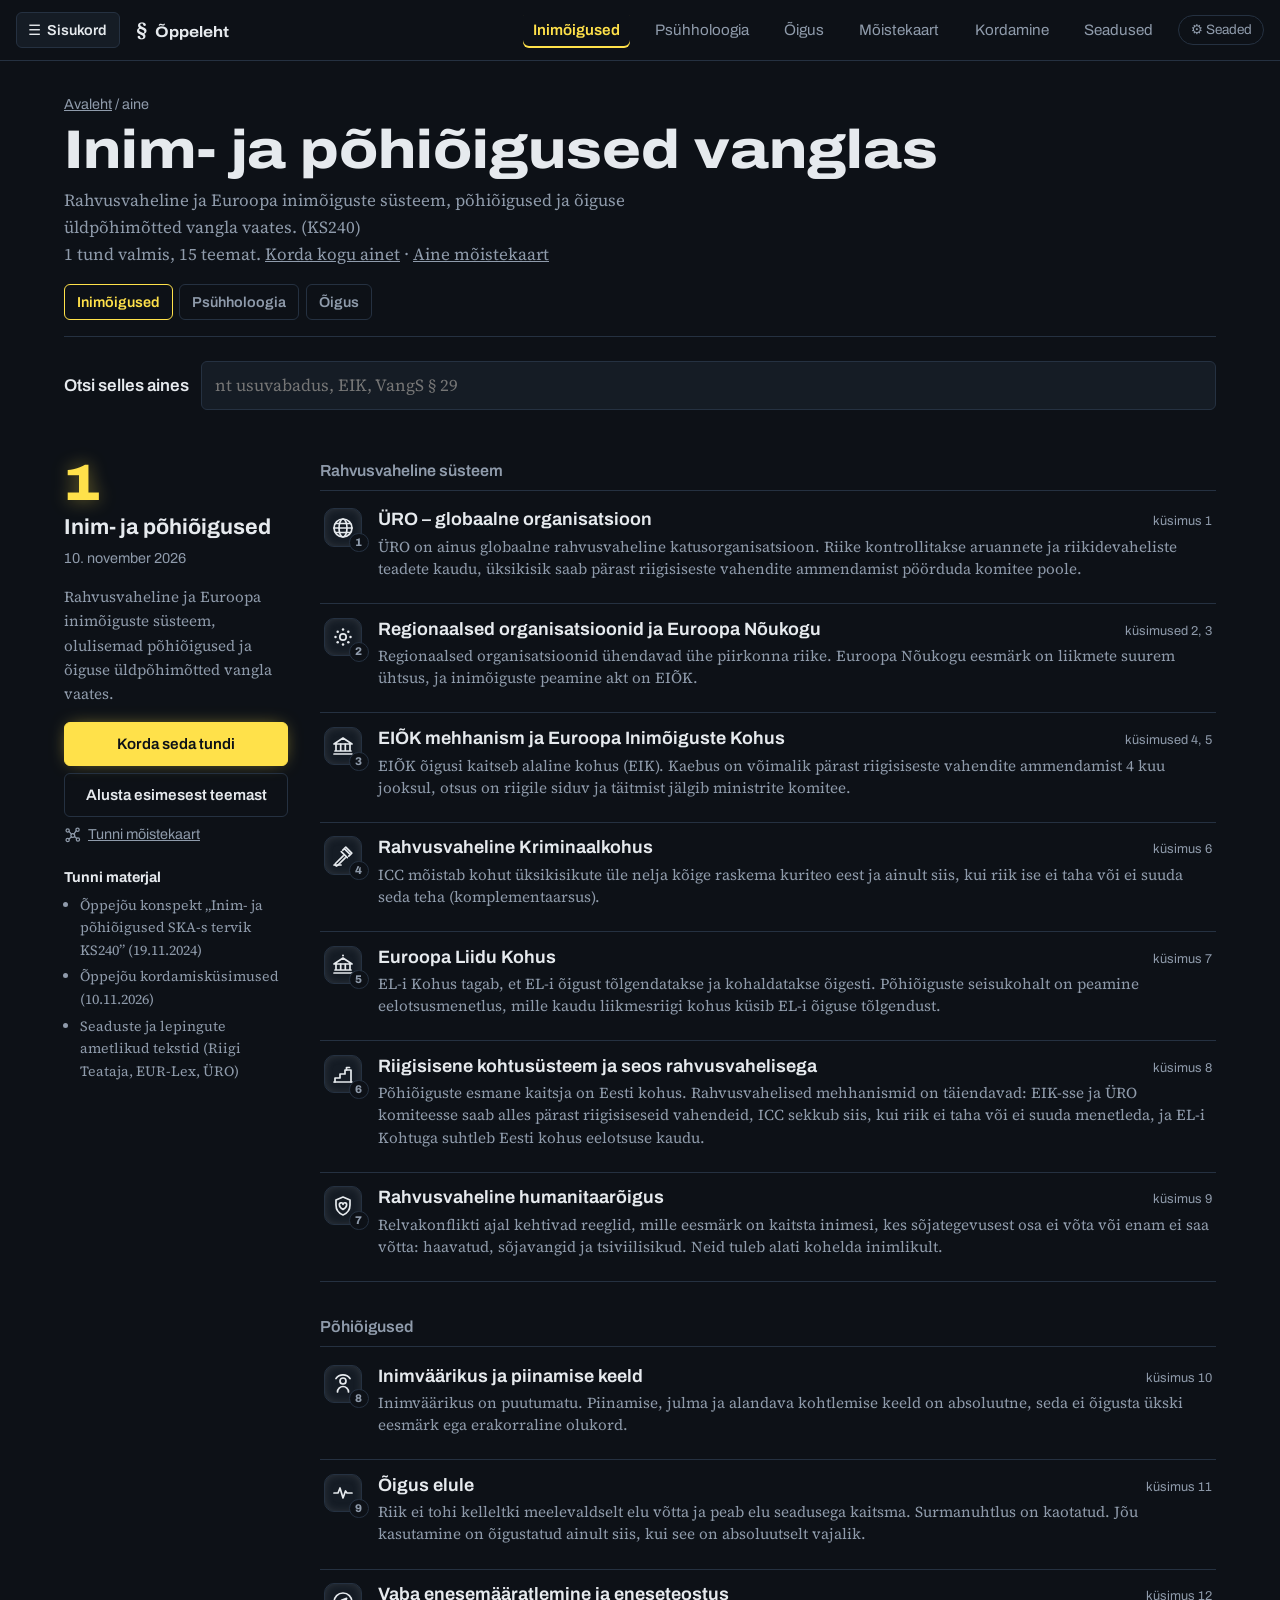
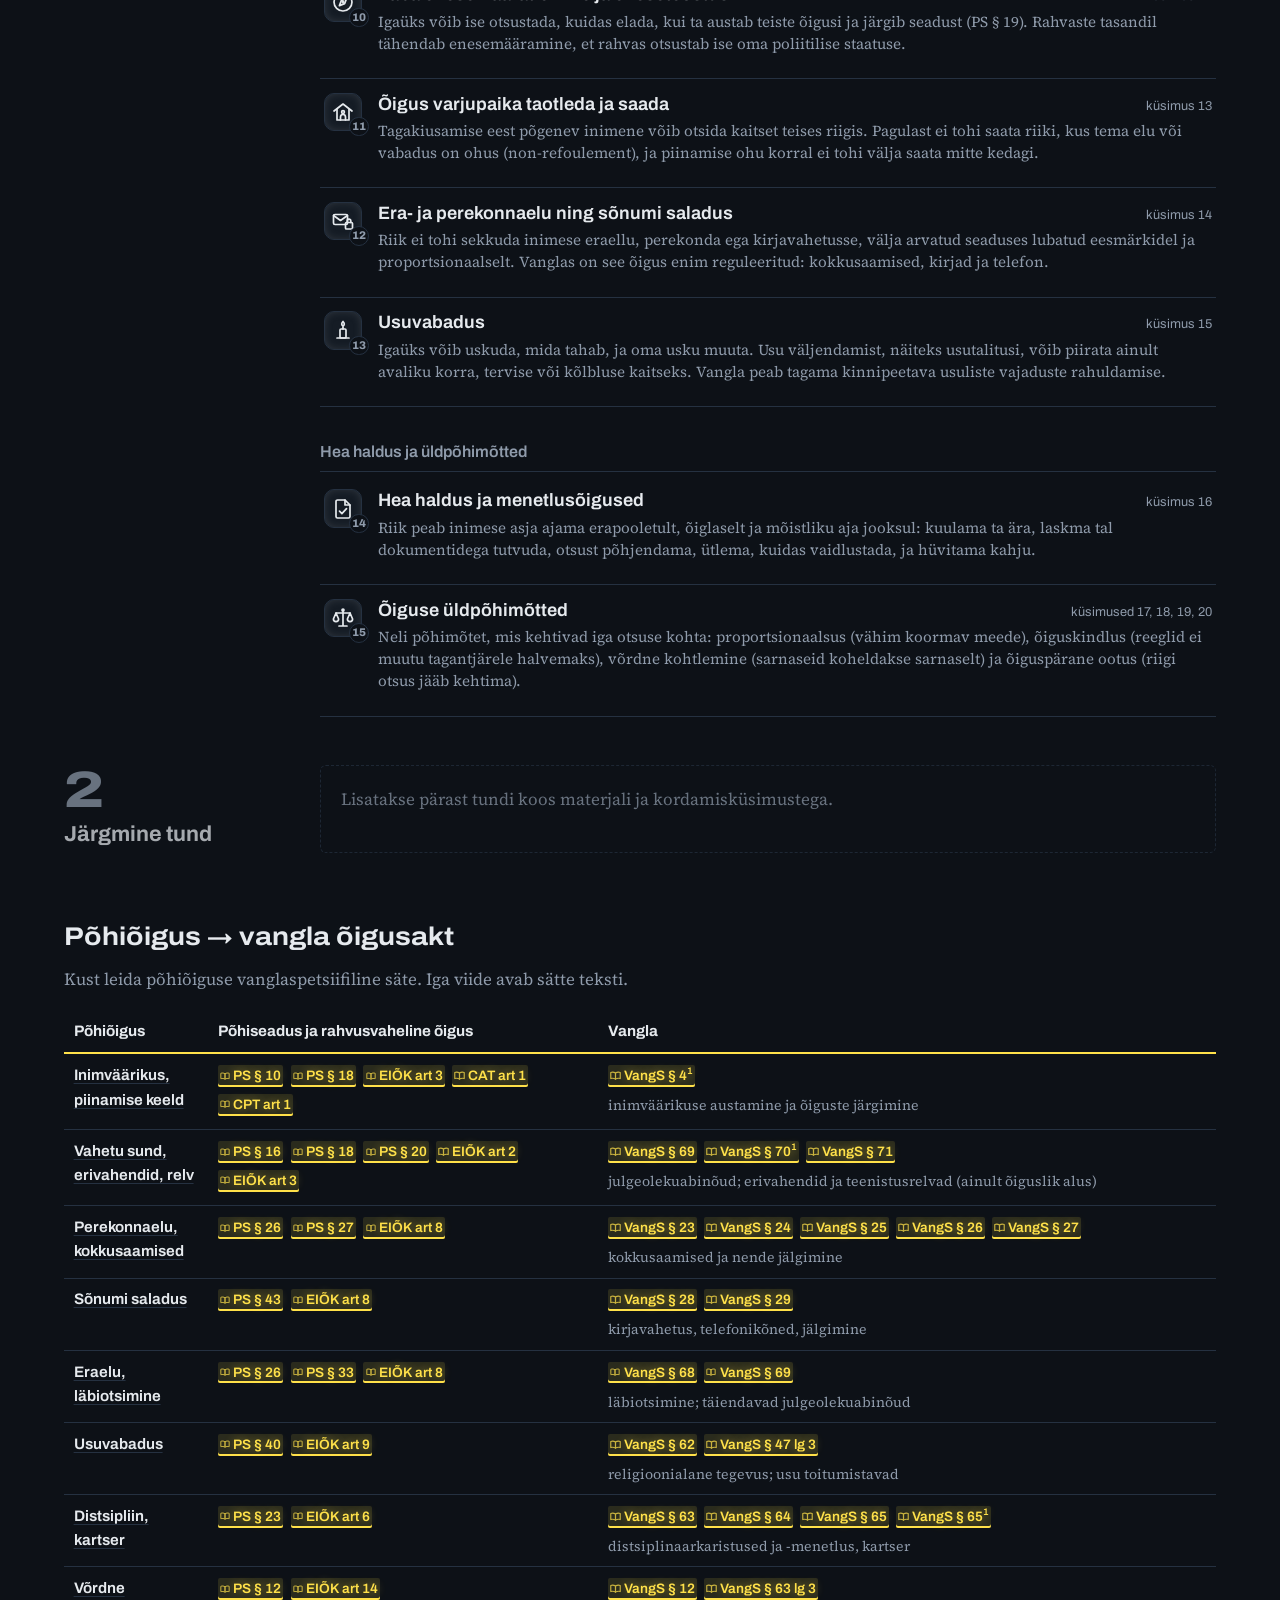
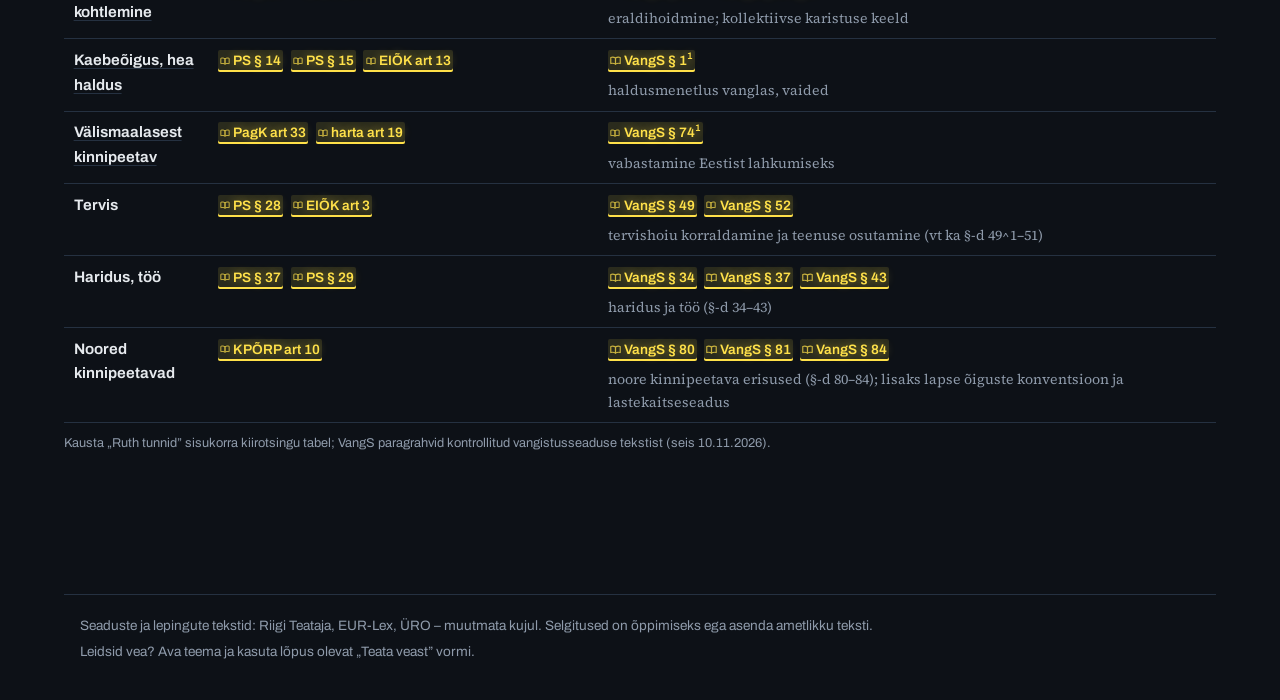
==== commit a1a8857c: "Psühholoogia: uus mall, kogu materjal lehel, faktilehed ja sisuotsing - Psühholoogia teemad vastavad" ====
--- a/aine.html
+++ b/aine.html
@@ -7,7 +7,7 @@
 <link rel="preconnect" href="https://fonts.googleapis.com">
 <link rel="preconnect" href="https://fonts.gstatic.com" crossorigin>
 <link href="https://fonts.googleapis.com/css2?family=Archivo:wdth,wght@62..125,400..800&family=Source+Serif+4:opsz,wght@8..60,300..700&display=swap" rel="stylesheet">
-<link rel="stylesheet" href="assets/stiil.css?v=20261111i">
+<link rel="stylesheet" href="assets/stiil.css?v=20261116b">
 <link rel="icon" href="data:image/svg+xml,%3Csvg xmlns='http://www.w3.org/2000/svg' viewBox='0 0 32 32'%3E%3Crect width='32' height='32' rx='6' fill='%23f2c230'/%3E%3Ctext x='16' y='24' font-size='22' text-anchor='middle' font-family='Georgia' fill='%231c2733'%3E§%3C/text%3E%3C/svg%3E">
 </head>
 <body>
@@ -20,10 +20,10 @@
   <p>Leidsid vea? Ava teema ja kasuta lõpus olevat „Teata veast” vormi.</p>
 </footer>
 
-<script src="assets/seadistus.js?v=20261111i"></script>
-<script src="assets/app.js?v=20261111i"></script>
-<script src="assets/ikoonid.js?v=20261111i"></script>
-<script src="assets/skeemid.js?v=20261111i"></script>
+<script src="assets/seadistus.js?v=20261116b"></script>
+<script src="assets/app.js?v=20261116b"></script>
+<script src="assets/ikoonid.js?v=20261116b"></script>
+<script src="assets/skeemid.js?v=20261116b"></script>
 <script>
 (function () {
   const A = window.APP;
@@ -88,18 +88,19 @@
         const plokid = t.plokid.map((p) => `<div class="plokk"><h3>${A.esc(p.pealkiri)}</h3><ul class="teemad">${
           p.teemad.map((id) => {
             const tm = kaart[id]; if (!tm) return "";
-            const otsitav = [tm.pealkiri, tm.lyhidalt, JSON.stringify(tm.osad)].join(" ").toLowerCase();
+            const otsitav = A.teemaTekst(tm);
             const k = !tm.kysimused.length ? "" : tm.kysimused.length > 1 ? `küsimused ${tm.kysimused.join(", ")}` : `küsimus ${tm.kysimused[0]}`;
             const ik = tm.ikoon ? `<span class="t-ikoon">${A.ikoon(tm.ikoon)}<span class="t-nr-m" aria-hidden="true">${tm.jrk}</span></span>` : `<span class="t-nr">${tm.jrk}</span>`;
             return `<li data-otsi="${A.esc(otsitav)}"><a href="teema.html?id=${tm.id}"${tm.ikoon ? ' class="on-ikoon"' : ""}>
               ${ik}<span class="peidetud-tekst">Teema ${tm.jrk}: </span><span class="t-pealkiri">${A.esc(tm.pealkiri)}</span><span class="t-k">${k}</span>
-              <span class="t-lyhidalt">${A.esc(tm.lyhidalt)}</span></a></li>`;
+              <span class="t-lyhidalt">${A.esc(tm.lyhidalt)}</span><span class="t-leid" hidden></span></a></li>`;
           }).join("")}</ul></div>`).join("");
         return `<section class="tund" aria-labelledby="tund-${t.id}">
           <div class="tund-info" id="${t.id}"><div class="nr">${t.nr}</div><h2 id="tund-${t.id}">${A.esc(t.pealkiri)}</h2>
             <div class="kp">${kuup(t.kuupaev)}</div><p>${A.esc(t.kirjeldus)}</p>
             <div class="nupud"><a class="nupp" href="kordamine.html?tund=${t.id}">Korda seda tundi</a>
             <a class="nupp teine" href="teema.html?id=${t.teemad[0].id}">Alusta esimesest teemast</a>
+            ${t.faktid ? `<a class="nupp teine" href="faktileht.html?tund=${t.id}">${A.ikoon("raamat")} Faktileht</a>` : ""}
             <a class="kaardilink" href="moistekaart.html?vaade=${t.id}">${A.ikoon("kaart")}Tunni mõistekaart</a></div>
             ${t.materjal && t.materjal.length ? `<div class="materjal"><h3>Tunni materjal</h3><ul>${t.materjal.map((m) => `<li>${A.esc(m)}</li>`).join("")}</ul></div>` : ""}</div>
           <div class="tund-sisu">${plokid}<p class="tyhi peidetud" data-tyhi>Selle otsinguga teemasid ei leitud.</p></div></section>`;
@@ -117,7 +118,7 @@
           <nav class="ainetabs" aria-label="Ained">${tabs}</nav>
         </header>
         ${valmis.length ? `<div class="otsing"><label for="otsi">Otsi selles aines</label>
-          <input id="otsi" type="search" placeholder="nt usuvabadus, EIK, VangS § 29" autocomplete="off"></div>` : ""}
+          <input id="otsi" type="search" placeholder="${aine.id === "psuhholoogia" ? "nt psühhoos, eakas, metadoon, teekondade teooria" : "nt usuvabadus, EIK, VangS § 29"}" autocomplete="off"></div>` : ""}
         ${ajajoon}
         ${aine.ajakava && valmis.length ? `<h2 class="jaotis-pealkiri" id="valmis-tunnid">Valmis tunnid</h2>` : ""}
         <div id="tunnid">${tunnidHtml}</div>
@@ -130,9 +131,17 @@
         const q = e.target.value.trim().toLowerCase().replace(/\s+/g, " ");
         document.querySelectorAll(".tund:not(.tulemas)").forEach((tund) => {
           let n = 0;
-          tund.querySelectorAll("li[data-otsi]").forEach((li) => { const ok = !q || li.dataset.otsi.includes(q); li.classList.toggle("peidetud", !ok); if (ok) n++; });
+          tund.querySelectorAll("li[data-otsi]").forEach((li) => {
+            const tekst = li.dataset.otsi, ok = !q || tekst.toLowerCase().includes(q);
+            li.classList.toggle("peidetud", !ok); if (ok) n++;
+            // näita leitud lõiku teema sisust (kui vaste pole pealkirjas)
+            const leid = li.querySelector(".t-leid"), pk = (li.querySelector(".t-pealkiri").textContent + " " + li.querySelector(".t-lyhidalt").textContent).toLowerCase();
+            const loik = ok && q.length > 2 && !pk.includes(q) ? A.leiaLoik(tekst.slice(tekst.indexOf(" • ") + 3), q) : "";
+            leid.innerHTML = loik; leid.hidden = !loik;
+          });
           tund.querySelectorAll(".plokk").forEach((p) => p.classList.toggle("peidetud", !p.querySelector("li:not(.peidetud)")));
           const tyhi = tund.querySelector("[data-tyhi]"); if (tyhi) tyhi.classList.toggle("peidetud", n > 0);
+          tund.classList.toggle("peidetud", !!q && n === 0);
         });
       });
 
--- a/assets/stiil.css
+++ b/assets/stiil.css
@@ -274,10 +274,30 @@
 .valjast { font-size: .92rem; color: var(--mahe); border-top: 1px solid var(--joon); padding-top: .75rem; }
 .valjast p { margin: 0 0 .5rem; }
 
-.lehitse { display: flex; justify-content: space-between; gap: 1rem; margin-top: 2.5rem; padding-top: 1rem; border-top: 2px solid var(--tint); font-family: var(--kiri-pealkiri); }
-.lehitse a { text-decoration: none; max-width: 48%; }
-.lehitse small { display: block; color: var(--mahe); }
-.lehitse .jargmine { text-align: right; margin-left: auto; }
+/* lehitsemine: suur „Järgmine teema” nupp + väiksem „Eelmine” */
+.lehitse { margin-top: 3rem; padding-top: 1.4rem; border-top: 2px solid var(--tint); font-family: var(--kiri-pealkiri); }
+.lehitse-seis { display: flex; align-items: center; gap: .35rem; margin-bottom: .9rem; font-size: .85rem; color: var(--mahe); }
+.lehitse-seis i { width: 1.6rem; height: .4rem; border-radius: 99px; background: var(--joon); }
+.lehitse-seis i.tehtud { background: var(--mahe); }
+.lehitse-seis i.praegu { background: var(--tint); }
+.lehitse-seis span { margin-left: .5rem; }
+.lehitse-nupud { display: grid; gap: .7rem; }
+.lehitse a { display: flex; align-items: center; gap: .9rem; text-decoration: none; border-radius: 14px; }
+.lehitse .l-tekst { display: grid; gap: .1rem; min-width: 0; }
+.lehitse small { display: block; font-size: .82rem; }
+.lehitse b { font-weight: 750; line-height: 1.2; }
+.lehitse .jargmine { background: var(--tint); color: var(--paber); padding: 1.05rem 1.2rem; border: 2px solid var(--tint); }
+.lehitse .jargmine small { color: var(--paber); opacity: .75; }
+.lehitse .jargmine b { font-size: clamp(1.1rem, 2.6vw, 1.4rem); }
+.lehitse .jargmine .l-nool { margin-left: auto; font-size: 2rem; line-height: 1; transition: transform .15s ease; }
+.lehitse .jargmine:hover .l-nool, .lehitse .jargmine:focus-visible .l-nool { transform: translateX(5px); }
+.lehitse .jargmine .l-ikoon { flex: none; display: grid; place-items: center; width: 3rem; height: 3rem; border-radius: 12px; background: var(--paber); color: var(--tint); }
+.lehitse .jargmine .l-ikoon .ikoon { width: 1.9rem; height: 1.9rem; }
+:root:not([data-theme="light"]) .lehitse .jargmine { box-shadow: 0 0 34px -10px rgba(230, 234, 238, .55); }
+.lehitse .eelmine { border: 1.5px solid var(--joon); padding: .6rem .9rem; color: var(--mahe); }
+.lehitse .eelmine:hover { border-color: var(--tint); color: var(--tint); }
+.lehitse .eelmine .l-ikoon .ikoon { width: 1.3rem; height: 1.3rem; }
+.lehitse .eelmine b { font-weight: 600; font-size: .95rem; }
 
 /* ---------- harjutused ---------- */
 .harjutus { border: 1px solid var(--joon); border-radius: var(--raadius); padding: 1rem 1.1rem; margin-bottom: 1rem; background: var(--pind); }
@@ -942,8 +962,16 @@
 #mk-svg:active { cursor: grabbing; }
 .mk-suum { position: absolute; right: .6rem; top: .6rem; display: grid; gap: .3rem; }
 .mk-suum button { width: 2.2rem; height: 2.2rem; border-radius: 8px; border: 1px solid var(--joon); background: var(--pind); cursor: pointer; font-size: 1.1rem; font-family: var(--kiri-pealkiri); }
-.mk-legend { position: absolute; left: .6rem; bottom: .5rem; right: 3.5rem; display: flex; flex-wrap: wrap; gap: .25rem .9rem; list-style: none; margin: 0; padding: .35rem .6rem;
-  background: color-mix(in srgb, var(--pind) 88%, transparent); border-radius: 8px; font-family: var(--kiri-pealkiri); font-size: .75rem; color: var(--mahe); pointer-events: none; width: max-content; max-width: calc(100% - 4.2rem); }
+.mk-legend-kast { position: absolute; left: .6rem; bottom: .5rem; right: 3.6rem; font-family: var(--kiri-pealkiri); font-size: .75rem; color: var(--mahe); }
+.mk-legend-kast summary { pointer-events: auto; cursor: pointer; display: inline-block; padding: .3rem .6rem; border-radius: 8px; border: 1px solid var(--joon); background: var(--pind); list-style: none; }
+.mk-legend-kast summary::-webkit-details-marker { display: none; }
+.mk-legend-kast[open] summary { margin-top: .3rem; }
+.mk-legend-kast[open] summary { font-size: 0; }
+.mk-legend-kast[open] summary::before { content: "Peida tähised"; font-size: .75rem; }
+.mk-legend-kast { display: flex; flex-direction: column-reverse; align-items: flex-start; pointer-events: none; }
+.mk-legend-kast[open] { pointer-events: auto; }
+.mk-legend { position: static; display: flex; flex-wrap: wrap; gap: .25rem .9rem; list-style: none; margin: 0; padding: .35rem .6rem;
+  background: color-mix(in srgb, var(--pind) 88%, transparent); border-radius: 8px; font-family: var(--kiri-pealkiri); font-size: .75rem; color: var(--mahe); pointer-events: none; max-width: 100%; }
 .mk-legend li { display: inline-flex; align-items: center; gap: .35rem; }
 .mk-legend span { display: inline-block; }
 .lg-teema { width: 1.1rem; height: .8rem; border: 1.5px solid var(--tint); border-radius: 3px; background: var(--pind); }
@@ -1042,3 +1070,178 @@
   .mk-legend { font-size: .7rem; gap: .15rem .6rem; }
   .mk-otsi { flex: 1 1 100%; } .mk-otsi input { width: 100%; }
 }
+
+/* ---------- normi lahkamine (skeem „lahka”) ---------- */
+.s-lahka { border: 1.5px solid var(--joon); border-radius: 12px; padding: 1rem 1.1rem; background: var(--pind); }
+.lk-pea { display: flex; flex-wrap: wrap; gap: .4rem .8rem; align-items: baseline; margin-bottom: .6rem; }
+.lk-juhis { font-family: var(--kiri-pealkiri); font-size: .9rem; color: var(--mahe); }
+.lk-tekst { font-size: 1.02rem; line-height: 1.75; }
+.lk-tekst p { margin: 0 0 .35rem; }
+.lk-nupp { margin-top: .5rem; font-size: .9rem; padding: .4rem .9rem; }
+mark.lk { background: none; color: inherit; border-radius: 3px; padding: 0 .1em; }
+.s-lahka.naita mark.lk-k { background: color-mix(in srgb, var(--tint) 14%, transparent); box-shadow: inset 0 -2px 0 var(--tint); }
+.s-lahka.naita mark.lk-t { background: color-mix(in srgb, var(--tint) 6%, transparent); outline: 2px dashed var(--tint); outline-offset: 1px; }
+.s-lahka.naita mark.lk-s { outline: 2px dotted var(--mahe); outline-offset: 1px; }
+.s-lahka.naita mark.lk-m { font-weight: 800; text-decoration: underline wavy var(--mahe); }
+mark.lk sup { display: none; font-family: var(--kiri-pealkiri); font-weight: 800; font-size: .65em; margin-left: .1em; }
+.s-lahka.naita mark.lk sup { display: inline; }
+.lk-tulem { margin-top: .8rem; border-top: 1px solid var(--joon); padding-top: .7rem; }
+.lk-legend { list-style: none; padding: 0; margin: 0 0 .6rem; display: flex; flex-wrap: wrap; gap: .3rem 1rem; font-family: var(--kiri-pealkiri); font-size: .82rem; color: var(--mahe); }
+.lk-legend span.lk, .lk-tabel b.lk { display: inline-grid; place-items: center; min-width: 1.7rem; padding: 0 .3rem; border-radius: 5px; font-family: var(--kiri-pealkiri); font-weight: 800; font-size: .8rem; color: var(--tint); }
+.lk-legend .lk-k, .lk-tabel .lk-k { border: 2px solid var(--tint); }
+.lk-legend .lk-t, .lk-tabel .lk-t { border: 2px dashed var(--tint); }
+.lk-legend .lk-s, .lk-tabel .lk-s { border: 2px dotted var(--mahe); }
+.lk-legend .lk-m { border: 0; text-decoration: underline wavy var(--mahe); }
+.lk-tabel { list-style: none; padding: 0; margin: 0; display: grid; gap: .35rem; }
+.lk-tabel li { line-height: 1.45; }
+.lk-selg { color: var(--mahe); font-size: .93rem; }
+.lk-valem { margin: .7rem 0 0; font-family: var(--kiri-pealkiri); font-weight: 700; font-size: 1.02rem; }
+
+/* ---------- subsumeerimine (skeem „subsumeeri”) ---------- */
+.s-subsumeeri { border: 1.5px solid var(--joon); border-radius: 12px; padding: 1rem 1.1rem; background: var(--pind); }
+.sb-kys { margin: 0 0 .4rem; }
+.sb-norm { margin: 0 0 .8rem; font-family: var(--kiri-pealkiri); font-size: .9rem; color: var(--mahe); }
+.sb-veerud, .sb-rida { display: grid; grid-template-columns: minmax(0, 1fr) minmax(0, 1fr) 9.5rem; gap: .5rem .9rem; align-items: start; }
+.sb-veerud { font-family: var(--kiri-pealkiri); font-size: .75rem; letter-spacing: .05em; text-transform: uppercase; color: var(--mahe); padding: 0 .6rem .3rem; }
+.sb-read { list-style: none; padding: 0; margin: 0; display: grid; gap: .5rem; }
+.sb-rida { border: 1.5px solid var(--joon); border-radius: 10px; padding: .65rem .6rem; position: relative; }
+.sb-rida.on-taidetud { border-color: var(--vask); }
+.sb-rida.pole-taidetud { border-color: var(--rooste); }
+.sb-tunnus { display: flex; gap: .5rem; align-items: baseline; font-weight: 600; }
+.sb-nr { flex: none; font-family: var(--kiri-pealkiri); font-weight: 800; font-size: .78rem; border: 2px solid var(--tint); border-radius: 5px; padding: 0 .3rem; }
+.sb-asjaolu { position: relative; }
+.sb-asjaolu::before { content: "↔"; position: absolute; left: -.85rem; color: var(--mahe); }
+.sb-toend { display: block; font-family: var(--kiri-pealkiri); font-size: .8rem; color: var(--mahe); margin-top: .2rem; }
+.sb-otsus { display: grid; gap: .3rem; }
+.sb-v { cursor: pointer; font-family: var(--kiri-pealkiri); font-size: .82rem; font-weight: 650; border: 1.5px solid var(--joon); background: transparent; border-radius: 7px; padding: .3rem .4rem; }
+.sb-v:disabled { cursor: default; opacity: .55; }
+.sb-v.oige { border-color: var(--vask); background: var(--vask-hele); opacity: 1; }
+.sb-v.vale { border-color: var(--rooste); background: var(--rooste-hele); opacity: 1; }
+.sb-selg { grid-column: 1 / -1; font-size: .93rem; color: var(--mahe); border-top: 1px dashed var(--joon); padding-top: .4rem; }
+.sb-jareldus { margin-top: .8rem; border: 1.5px solid var(--vask); background: var(--vask-hele); border-radius: var(--raadius); padding: .75rem .9rem; }
+.sb-jareldus::before { content: "✓ "; color: var(--vask); font-weight: 800; }
+.sb-jareldus b { display: block; font-family: var(--kiri-pealkiri); margin-bottom: .2rem; }
+.sb-tagajarg { margin: .4rem 0 0; font-size: .93rem; }
+@media (max-width: 640px) {
+  .sb-veerud { display: none; }
+  .sb-rida { grid-template-columns: 1fr; }
+  .sb-asjaolu::before { content: none; }
+  .sb-asjaolu { border-left: 3px solid var(--joon); padding-left: .5rem; }
+  .sb-otsus { grid-template-columns: 1fr 1fr; }
+}
+
+/* ---------- mõistekaart: sõlme suurus ja toon seoste arvu järgi ---------- */
+.mk-moiste.mk-t1 .mk-kast { stroke-width: 1.4; fill: color-mix(in srgb, var(--vask) 5%, var(--pind)); stroke: color-mix(in srgb, var(--vask) 65%, var(--pind)); }
+.mk-moiste.mk-t1 .mk-tekst { fill: color-mix(in srgb, var(--tint) 80%, var(--pind)); }
+.mk-moiste.mk-t2 .mk-kast { stroke-width: 2.2; fill: color-mix(in srgb, var(--vask) 14%, var(--pind)); }
+.mk-moiste.mk-t3 .mk-kast { stroke-width: 3; fill: color-mix(in srgb, var(--vask) 30%, var(--pind)); }
+.mk-moiste.mk-t3 .mk-tekst { fill: var(--tint); }
+:root:not([data-theme="light"]) .mk-moiste.mk-t3 .mk-kast { filter: drop-shadow(0 0 10px rgba(46, 245, 214, .55)); }
+:root:not([data-theme="light"]) .mk-moiste.mk-t1 .mk-kast { filter: none; }
+.mk-teema.mk-t1 .mk-kast { stroke: var(--mahe); stroke-width: 1.3; }
+.mk-teema.mk-t1 .mk-tekst { fill: color-mix(in srgb, var(--tint) 80%, var(--pind)); }
+.mk-teema.mk-t1 .mk-ikoon { color: var(--mahe); }
+.mk-teema.mk-t2 .mk-kast { stroke: var(--tint); stroke-width: 2; fill: color-mix(in srgb, var(--tint) 8%, var(--pind)); }
+.mk-teema.mk-t3 .mk-kast { stroke: var(--tint); stroke-width: 2.6; fill: color-mix(in srgb, var(--tint) 18%, var(--pind)); }
+:root:not([data-theme="light"]) .mk-teema.mk-t3 .mk-kast { filter: drop-shadow(0 0 10px rgba(230, 234, 238, .35)); }
+.lg-suurus { display: inline-flex !important; align-items: flex-end; gap: 2px; }
+.lg-suurus i { display: block; border: 1.5px solid var(--vask); border-radius: 99px; }
+.lg-suurus i:nth-child(1) { width: .55rem; height: .4rem; opacity: .6; }
+.lg-suurus i:nth-child(2) { width: .75rem; height: .55rem; }
+.lg-suurus i:nth-child(3) { width: 1rem; height: .7rem; background: color-mix(in srgb, var(--vask) 35%, transparent); border-width: 2px; }
+
+/* ---------- mõistekaart täisekraanil ---------- */
+.mk-taisnupp { font-size: 1.05rem !important; }
+.mk-ala.mk-taisekraan { position: fixed; inset: 0; z-index: 90; max-width: none; margin: 0; padding: .6rem; gap: .6rem; background: var(--paber);
+  grid-template-columns: minmax(0, 1fr) 24rem; height: 100vh; height: 100dvh; }
+.mk-ala.mk-taisekraan .mk-louend { height: 100%; min-height: 0; }
+.mk-ala.mk-taisekraan .mk-paneel { max-height: 100%; height: 100%; position: static; }
+.mk-ala:fullscreen { background: var(--paber); }
+body.mk-tais-avatud { overflow: hidden; }
+@media (max-width: 900px) {
+  .mk-ala.mk-taisekraan { grid-template-columns: 1fr; grid-template-rows: minmax(0, 1fr) minmax(0, 38%); }
+  .mk-ala.mk-taisekraan .mk-paneel { height: auto; overflow: auto; }
+}
+
+/* ---- Ring (tsükkel) ---- */
+.s-ring { position: relative; width: min(100%, 36rem); aspect-ratio: 1; margin: .5rem auto 1rem; }
+.s-ring .r-joon { position: absolute; inset: 0; width: 100%; height: 100%; overflow: visible; }
+.s-ring .r-joon circle { fill: none; stroke: var(--joon); stroke-width: .8; }
+.s-ring .r-joon path { fill: none; stroke: var(--vask); stroke-width: .9; }
+.s-ring .r-joon marker path { fill: var(--vask); stroke: none; }
+.s-ring .r-kese { position: absolute; left: 50%; top: 50%; transform: translate(-50%, -50%); width: 34%; text-align: center; display: grid; gap: .2rem; font-family: var(--kiri-pealkiri); }
+.s-ring .r-kese b { font-size: 1.05rem; } .s-ring .r-kese span { font-size: .82rem; color: var(--mahe); }
+.s-ring .r-osad { list-style: none; margin: 0; padding: 0; }
+.s-ring .r-osad li { position: absolute; left: var(--x); top: var(--y); transform: translate(-50%, -50%); width: 12.5rem; max-width: 40%;
+  background: var(--pind); border: 1.5px solid var(--joon); border-top: 4px solid var(--tint); border-radius: var(--raadius); padding: .5rem .65rem .55rem; display: grid; gap: .2rem; font-size: .88rem; }
+.s-ring.r-palju .r-osad li { width: 10.5rem; font-size: .82rem; }
+.s-ring .r-osad li[data-toon="b"] { border-top-color: var(--vask); }
+.s-ring .r-osad li[data-toon="c"] { border-top-style: dashed; }
+.s-ring .r-osad li[data-toon="d"] { border-top-color: var(--mahe); }
+.s-ring .r-nr { font-family: var(--kiri-pealkiri); font-size: .75rem; color: var(--vask); }
+.s-ring .r-osad b { font-family: var(--kiri-pealkiri); }
+.s-ring .r-tagasi { position: absolute; bottom: -1.6rem; left: 0; right: 0; text-align: center; color: var(--mahe); font-size: .85rem; margin: 0; }
+@media (max-width: 640px) {
+  .s-ring { aspect-ratio: auto; width: 100%; }
+  .s-ring .r-joon { display: none; }
+  .s-ring .r-kese { position: static; transform: none; width: auto; margin-bottom: .6rem; }
+  .s-ring .r-osad { display: grid; gap: .9rem; }
+  .s-ring .r-osad li, .s-ring.r-palju .r-osad li { position: relative; left: auto; top: auto; transform: none; width: auto; max-width: none; font-size: .9rem; }
+  .s-ring .r-osad li + li::before { content: "↓"; position: absolute; top: -1.05rem; left: 50%; color: var(--vask); font-size: .8rem; }
+  .s-ring .r-tagasi { position: static; margin-top: .5rem; }
+}
+/* ---- Maatriks (2 × 2) ---- */
+.s-maatriks { display: grid; grid-template-columns: minmax(5.5rem, auto) repeat(var(--veerge), 1fr); gap: .45rem; margin: .5rem 0 1rem; }
+.s-maatriks .m-veerg, .s-maatriks .m-rida { font-family: var(--kiri-pealkiri); font-size: .9rem; color: var(--mahe); align-self: end; text-align: center; padding: .2rem; }
+.s-maatriks .m-rida { align-self: center; text-align: right; }
+.s-maatriks .m-lahter { border: 1.5px solid var(--joon); border-left: 4px solid var(--tint); border-radius: var(--raadius); background: var(--pind); padding: .65rem .75rem; display: grid; gap: .25rem; }
+.s-maatriks .m-lahter[data-toon="b"] { border-left-color: var(--vask); }
+.s-maatriks .m-lahter[data-toon="c"] { border-left-style: dashed; }
+.s-maatriks .m-lahter b { font-family: var(--kiri-pealkiri); }
+.s-maatriks .m-silt { display: none; font-size: .75rem; color: var(--mahe); font-family: var(--kiri-pealkiri); }
+@media (max-width: 640px) {
+  .s-maatriks { grid-template-columns: 1fr; }
+  .s-maatriks .m-veerg, .s-maatriks .m-rida, .s-maatriks .m-nurk { display: none; }
+  .s-maatriks .m-silt { display: block; }
+}
+/* ---- Trepp (astmed alt üles) ---- */
+.s-trepp { list-style: none; margin: .5rem 0 .3rem; padding: 0; display: grid; grid-template-columns: repeat(var(--k), 1fr); align-items: end; gap: .4rem; }
+.s-trepp li { padding-bottom: calc(var(--i) * 2.6rem); }
+.s-trepp .t-aste { border: 1.5px solid var(--joon); border-bottom: 4px solid var(--tint); border-radius: var(--raadius); background: var(--pind); padding: .6rem .7rem; display: grid; gap: .25rem; font-size: .9rem; }
+.s-trepp li[data-toon="b"] .t-aste { border-bottom-color: var(--vask); }
+.s-trepp li[data-toon="c"] .t-aste { border-bottom-style: dashed; }
+.s-trepp .t-silt { font-family: var(--kiri-pealkiri); font-size: 1.3rem; color: var(--vask); line-height: 1; }
+.s-trepp b { font-family: var(--kiri-pealkiri); }
+.s-trepp .t-aste span:not(.t-silt) { color: var(--tint); }
+.t-tipp { text-align: right; color: var(--mahe); font-size: .85rem; margin: 0 0 1rem; }
+@media (max-width: 640px) {
+  .s-trepp { grid-template-columns: 1fr; display: flex; flex-direction: column-reverse; }
+  .s-trepp li { padding-bottom: 0; }
+  .t-tipp { text-align: left; }
+}
+
+/* pikad liitsõnad (nt korrektsioonipsühholoogia) ei tohi mobiilis üle serva minna */
+h1, h2, h3 { overflow-wrap: break-word; hyphens: auto; }
+
+/* ---------- psühholoogia mall, faktileht, otsingulõik (16.11.2026) ---------- */
+.t-leid { grid-column: 2 / 4; display: block; margin-top: .35rem; font-size: .9rem; line-height: 1.45; color: var(--mahe); border-left: 2px solid var(--vask); padding-left: .6rem; }
+@media (max-width: 640px) { .t-leid { grid-column: 2; } }
+mark { background: var(--vask-hele); color: inherit; border-radius: 2px; padding: 0 .1em; }
+.lyhidalt-osa { font-size: 1.12rem; line-height: 1.6; }
+.mat-plokk { margin: 0 0 1.6rem; }
+.mat-plokk h3 { font-family: var(--kiri-pealkiri); font-size: 1.08rem; margin: 1.4rem 0 .5rem; padding-bottom: .25rem; border-bottom: 1px solid var(--joon); }
+.mat-plokk:first-child h3 { margin-top: .2rem; }
+.mat-plokk ul, .mat-loend { margin: .4rem 0 .8rem; padding-left: 1.3rem; }
+.mat-plokk li, .mat-loend li { margin: .3rem 0; line-height: 1.55; }
+.faktileht { display: grid; gap: 1.2rem; margin: 1rem 0 2rem; }
+.fakt-grupp { border: 1px solid var(--joon); background: var(--pind); border-radius: var(--raadius); padding: .9rem 1.1rem; }
+.fakt-grupp h2 { font-family: var(--kiri-pealkiri); font-size: 1.1rem; margin: 0 0 .5rem; }
+.fakt-read { list-style: none; margin: 0; padding: 0; }
+.fakt-read li { padding: .5rem 0; border-top: 1px solid var(--joon); line-height: 1.5; display: flex; gap: .8rem; justify-content: space-between; align-items: baseline; }
+.fakt-read li:first-child { border-top: 0; }
+.fakt-link { white-space: nowrap; font-size: .85rem; flex: none; }
+.fakt-nupud { display: flex; flex-direction: column; gap: .6rem; margin-bottom: 2rem; }
+@media (max-width: 640px) { .fakt-read li { flex-direction: column; gap: .2rem; } }
+.lehitse-nupud a { min-width: 0; max-width: 100%; }
+.l-tekst { min-width: 0; }
+.l-tekst b, .teema-pais h1, .mat-plokk h3 { overflow-wrap: anywhere; hyphens: auto; }
